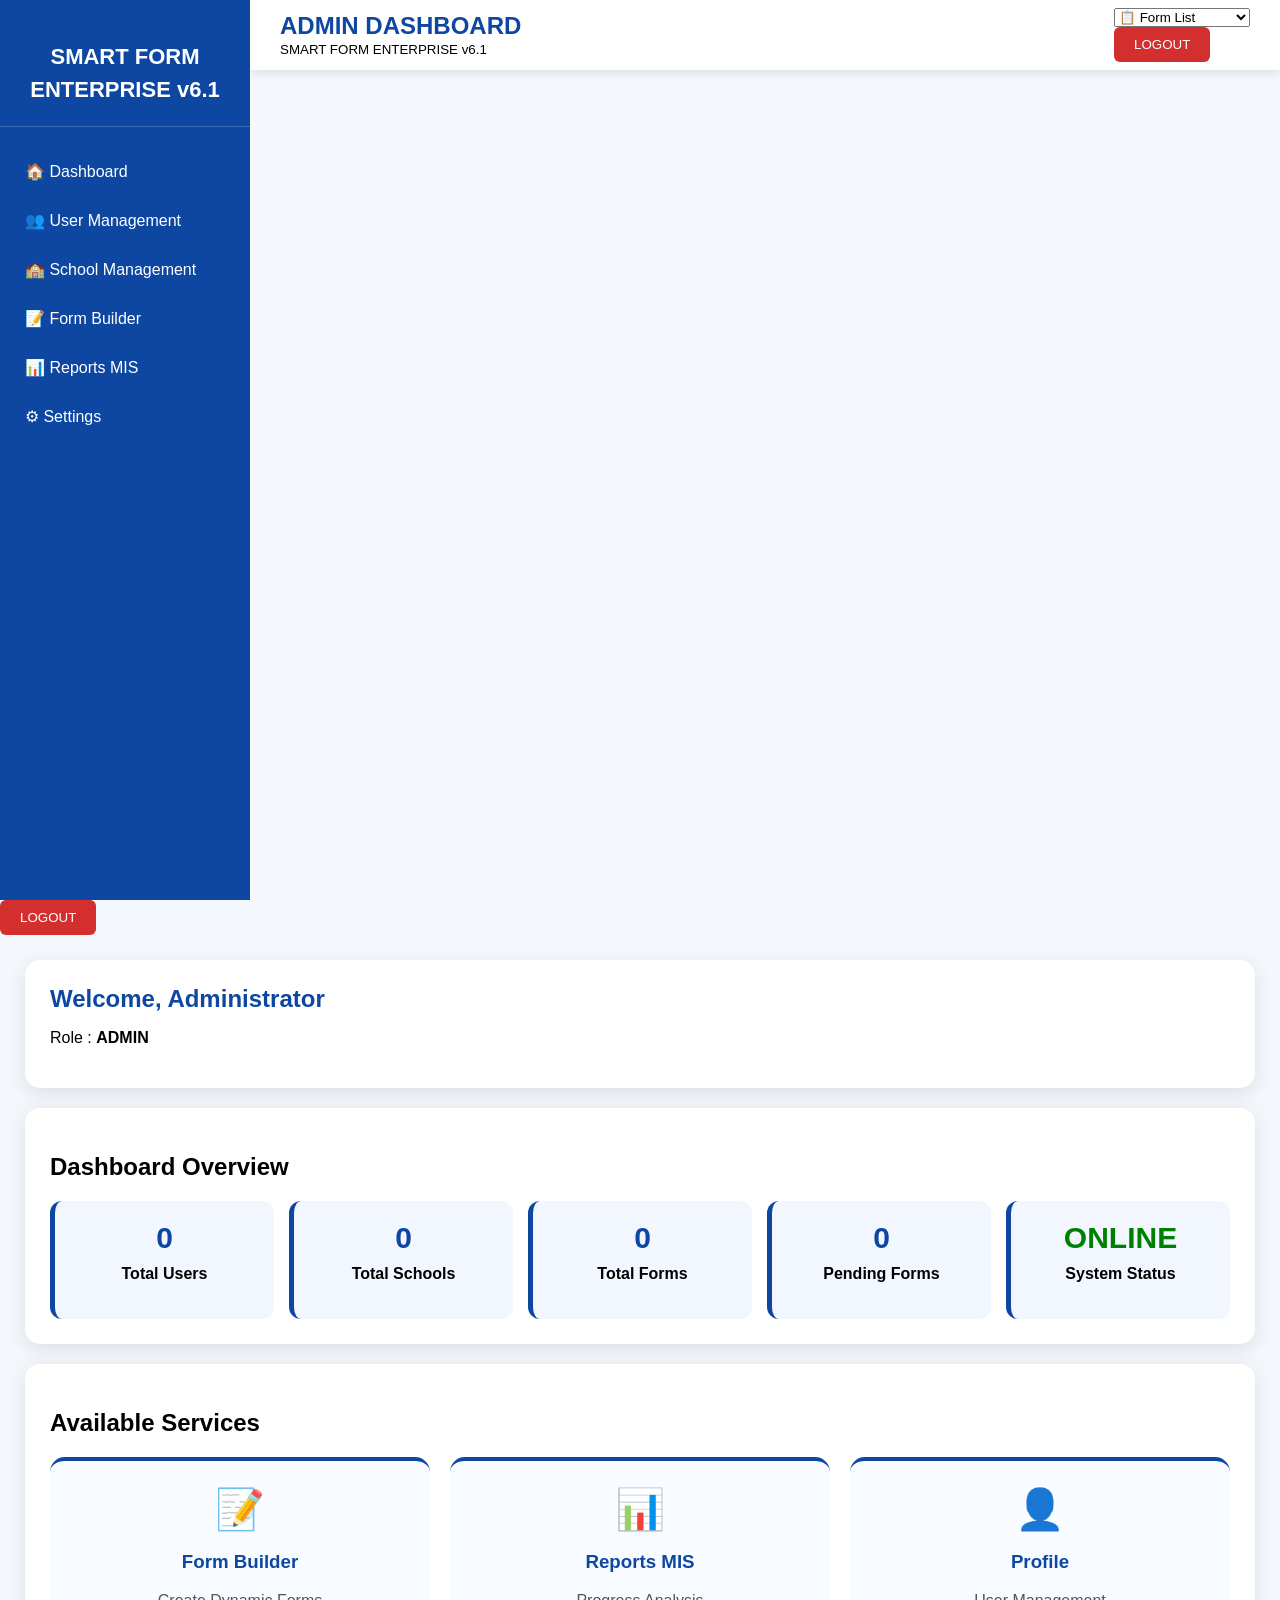
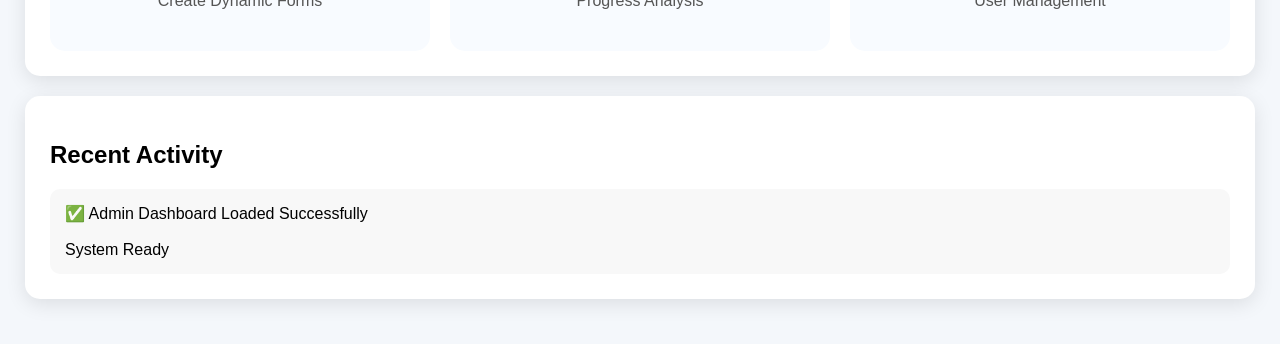
==== admin/dashboard.html @ a4aa537c "Update dashboard.html" ====
<!DOCTYPE html>
<html lang="en">

<head>

<meta charset="UTF-8">

<meta name="viewport" content="width=device-width,initial-scale=1.0">


<title>
SMART FORM ENTERPRISE v6.1 - Admin Dashboard
</title>


<style>

*{
box-sizing:border-box;
}


body{

margin:0;

font-family:
"Segoe UI",
Arial,
sans-serif;

background:#f4f7fb;

}



/* =====================
 SIDEBAR
===================== */


.sidebar{

position:fixed;

left:0;

top:0;

width:250px;

height:100vh;

background:#0d47a1;

color:white;

padding-top:20px;

}



.logo{

padding:20px;

font-size:22px;

font-weight:bold;

text-align:center;

line-height:1.5;

border-bottom:1px solid rgba(255,255,255,.2);

}



.menu{

margin-top:20px;

}



.menu a{

display:block;

padding:15px 25px;

color:white;

text-decoration:none;

font-size:16px;

}



.menu a:hover{

background:#1565c0;

}





/* =====================
 MAIN AREA
===================== */


.main{

margin-left:250px;

min-height:100vh;

}





.header{

height:70px;

background:white;

display:flex;

justify-content:space-between;

align-items:center;

padding:0 30px;

box-shadow:
0 3px 10px rgba(0,0,0,.1);

}



.header h1{

margin:0;

color:#0d47a1;

font-size:24px;

}



.logout{
/* =====================
 FORM STATUS MENU
===================== */


.header-right{

display:flex;

align-items:center;

gap:15px;

}



.form-status-menu select{


height:40px;

padding:0 15px;

border-radius:8px;

border:1px solid #ddd;

background:#ffffff;

color:#0d47a1;

font-weight:600;

cursor:pointer;

font-size:14px;

}



.form-status-menu select:hover{


box-shadow:

0 3px 10px rgba(0,0,0,.15);


}
background:#d32f2f;

color:white;

border:none;

padding:10px 20px;

border-radius:6px;

cursor:pointer;

}




.container{

padding:25px;

}




.card{

background:white;

padding:25px;

border-radius:15px;

box-shadow:

0 5px 20px rgba(0,0,0,.1);

margin-bottom:20px;

}




/* WELCOME */

.welcome h2{

color:#0d47a1;

margin:0;

}
/* =====================
 STATISTICS
===================== */


.stats{

display:grid;

grid-template-columns:
repeat(5,1fr);

gap:15px;

}



.stat-card{

background:#f1f6ff;

padding:20px;

border-radius:12px;

text-align:center;

border-left:5px solid #0d47a1;

}



.stat-card h2{

margin:0;

font-size:30px;

color:#0d47a1;

}



.stat-card p{

margin-top:10px;

font-weight:bold;

}





/* =====================
 SERVICES
===================== */


.services-grid{

display:grid;

grid-template-columns:
repeat(3,1fr);

gap:20px;

}



.service-card{

background:#f8fbff;

padding:25px;

border-radius:15px;

text-align:center;

cursor:pointer;

border-top:4px solid #0d47a1;

transition:.3s;

}



.service-card:hover{

transform:translateY(-5px);

box-shadow:

0 8px 20px rgba(0,0,0,.15);

}



.service-icon{

font-size:40px;

}



.service-card h3{

color:#0d47a1;

}



.service-card p{

color:#555;

}





/* =====================
 ACTIVITY
===================== */


.activity{

background:#f8f8f8;

padding:15px;

border-radius:10px;

}




/* =====================
 MOBILE
===================== */


@media(max-width:1000px){


.stats{

grid-template-columns:
repeat(2,1fr);

}


.services-grid{

grid-template-columns:
1fr;

}


}



@media(max-width:700px){


.sidebar{

width:70px;

}


.logo{

font-size:12px;

}


.menu a{

font-size:0;

padding:15px;

}


.main{

margin-left:70px;

}


.stats{

grid-template-columns:1fr;

}


}

</style>

</head>
<body>


<!-- =====================
 SIDEBAR
===================== -->


<div class="sidebar">


<div class="logo">

SMART FORM<br>
ENTERPRISE v6.1

</div>



<div class="menu">


<a href="dashboard.html">

🏠 Dashboard

</a>



<a href="users.html">

👥 User Management

</a>



<a href="schools.html">

🏫 School Management

</a>



<a href="forms.html">

📝 Form Builder

</a>



<a href="reports.html">

📊 Reports MIS

</a>



<a href="settings.html">

⚙ Settings

</a>



</div>


</div>









<!-- =====================
 MAIN
===================== -->


<div class="main">





<div class="header">


<div>

<h1>
ADMIN DASHBOARD
</h1>


<small>
SMART FORM ENTERPRISE v6.1
</small>


</div>





<div class="header-right">


<!-- FORM STATUS DROPDOWN -->


<div class="form-status-menu">


<select 
id="formStatus"
onchange="openFormStatus(this.value)">



<option value="">

📋 Form List

</option>



<option value="active">

✅ Active Form

</option>



<option value="deactive">

⛔ De-Active Form

</option>



</select>


</div>






<button
class="logout"
onclick="logout()">

LOGOUT

</button>



</div>



</div>


</div>



<button
class="logout"
onclick="logout()">

LOGOUT

</button>


</div>








<div class="container">





<!-- WELCOME -->


<div class="card welcome">


<h2>

Welcome,
<span id="adminName">
Administrator
</span>

</h2>


<p>

Role :
<strong>
ADMIN
</strong>

</p>


</div>








<!-- STATISTICS -->


<div class="card">


<h2>
Dashboard Overview
</h2>



<div class="stats">



<div class="stat-card">

<h2 id="totalUsers">
0
</h2>

<p>
Total Users
</p>

</div>





<div class="stat-card">

<h2 id="totalSchools">
0
</h2>

<p>
Total Schools
</p>

</div>





<div class="stat-card">

<h2 id="totalForms">
0
</h2>

<p>
Total Forms
</p>

</div>





<div class="stat-card">

<h2 id="pendingForms">
0
</h2>

<p>
Pending Forms
</p>

</div>





<div class="stat-card">

<h2 style="color:green">

ONLINE

</h2>


<p>

System Status

</p>


</div>




</div>


</div>









<!-- SERVICES -->


<div class="card">


<h2>

Available Services

</h2>




<div class="services-grid">





<div class="service-card"
onclick="openFormBuilder()">



<div class="service-icon">

📝

</div>


<h3>

Form Builder

</h3>


<p>

Create Dynamic Forms

</p>


</div>







<div class="service-card"
onclick="openReports()">



<div class="service-icon">

📊

</div>


<h3>

Reports MIS

</h3>


<p>

Progress Analysis

</p>


</div>








<div class="service-card"
onclick="openProfile()">



<div class="service-icon">

👤

</div>


<h3>

Profile

</h3>


<p>

User Management

</p>


</div>






</div>


</div>








<!-- ACTIVITY -->


<div class="card">


<h2>

Recent Activity

</h2>


<div class="activity">

✅ Admin Dashboard Loaded Successfully

<br><br>

System Ready

</div>


</div>







</div>

</div>








<script>


// USER LOAD


document.addEventListener(
"DOMContentLoaded",
function(){


let user =

localStorage.getItem("USER")
||
sessionStorage.getItem("USER");



if(user){


try{


let data =
JSON.parse(user);


document.getElementById(
"adminName"
).innerHTML =

data.name
||
data.username
||
"Administrator";


}

catch(e){}



}


});







function openFormBuilder(){

window.location.href="forms.html";

}



function openReports(){

window.location.href="reports.html";

}



function openProfile(){

window.location.href="profile.html";

}




function logout(){


sessionStorage.clear();

localStorage.clear();


window.location.href="../index.html";


}


</script>



</body>

</html>
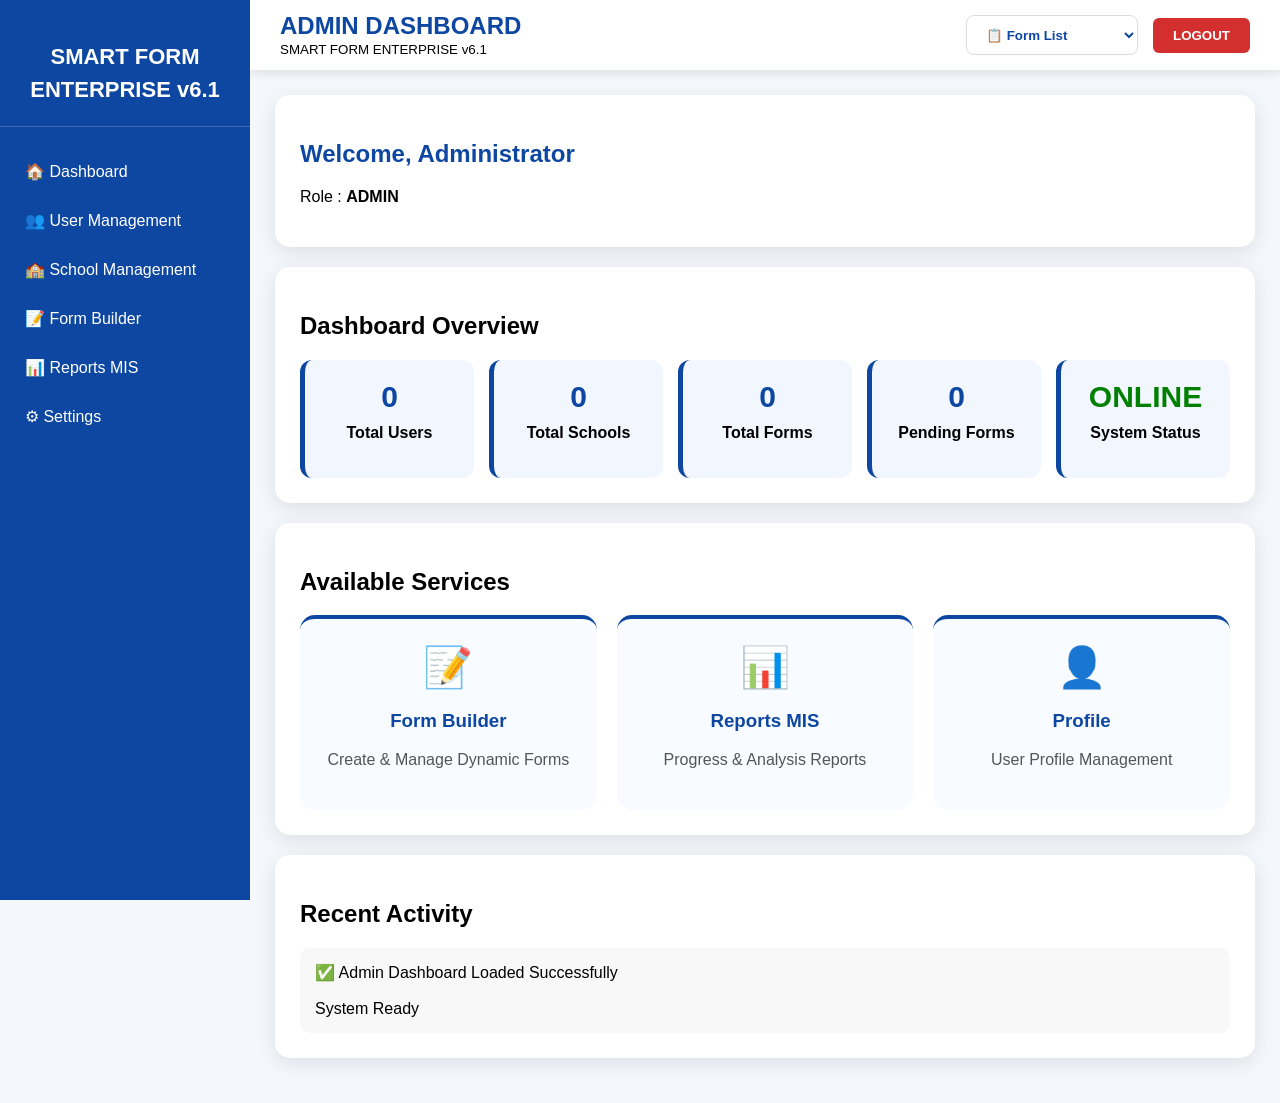
==== commit 48f010c1: "Update dashboard.html" ====
--- a/admin/dashboard.html
+++ b/admin/dashboard.html
@@ -5,7 +5,7 @@
 
 <meta charset="UTF-8">
 
-<meta name="viewport" content="width=device-width,initial-scale=1.0">
+<meta name="viewport" content="width=device-width, initial-scale=1.0">
 
 
 <title>
@@ -15,9 +15,11 @@
 
 <style>
 
+
 *{
 box-sizing:border-box;
 }
+
 
 
 body{
@@ -66,15 +68,16 @@
 
 padding:20px;
 
+text-align:center;
+
 font-size:22px;
 
 font-weight:bold;
 
-text-align:center;
-
 line-height:1.5;
 
-border-bottom:1px solid rgba(255,255,255,.2);
+border-bottom:
+1px solid rgba(255,255,255,.2);
 
 }
 
@@ -90,6 +93,7 @@
 
 .menu a{
 
+
 display:block;
 
 padding:15px 25px;
@@ -109,6 +113,8 @@
 background:#1565c0;
 
 }
+
+
 
 
 
@@ -130,6 +136,10 @@
 
 
 
+/* =====================
+ HEADER
+===================== */
+
 
 .header{
 
@@ -146,12 +156,14 @@
 padding:0 30px;
 
 box-shadow:
+
 0 3px 10px rgba(0,0,0,.1);
 
 }
 
 
 
+
 .header h1{
 
 margin:0;
@@ -164,94 +176,114 @@
 
 
 
+
+.header-right{
+
+display:flex;
+
+align-items:center;
+
+gap:15px;
+
+}
+
+
+
+
+
+/* FORM DROPDOWN */
+
+
+.form-status-menu select{
+
+
+height:40px;
+
+padding:0 15px;
+
+border-radius:8px;
+
+border:1px solid #ddd;
+
+background:white;
+
+color:#0d47a1;
+
+font-weight:600;
+
+cursor:pointer;
+
+}
+
+
+
+
+
+.form-status-menu select:hover{
+
+
+box-shadow:
+
+0 3px 10px rgba(0,0,0,.15);
+
+
+}
+
+
+
+
+
+
+/* LOGOUT */
+
+
 .logout{
+
+background:#d32f2f;
+
+color:white;
+
+border:none;
+
+padding:10px 20px;
+
+border-radius:6px;
+
+cursor:pointer;
+
+font-weight:bold;
+
+}
+
+
+
+
+
+
 /* =====================
- FORM STATUS MENU
+ CONTAINER
 ===================== */
 
 
-.header-right{
-
-display:flex;
-
-align-items:center;
-
-gap:15px;
-
-}
-
-
-
-.form-status-menu select{
-
-
-height:40px;
-
-padding:0 15px;
-
-border-radius:8px;
-
-border:1px solid #ddd;
-
-background:#ffffff;
-
-color:#0d47a1;
-
-font-weight:600;
-
-cursor:pointer;
-
-font-size:14px;
-
-}
-
-
-
-.form-status-menu select:hover{
-
+.container{
+
+padding:25px;
+
+}
+
+
+
+
+.card{
+
+background:white;
+
+padding:25px;
+
+border-radius:15px;
 
 box-shadow:
 
-0 3px 10px rgba(0,0,0,.15);
-
-
-}
-background:#d32f2f;
-
-color:white;
-
-border:none;
-
-padding:10px 20px;
-
-border-radius:6px;
-
-cursor:pointer;
-
-}
-
-
-
-
-.container{
-
-padding:25px;
-
-}
-
-
-
-
-.card{
-
-background:white;
-
-padding:25px;
-
-border-radius:15px;
-
-box-shadow:
-
 0 5px 20px rgba(0,0,0,.1);
 
 margin-bottom:20px;
@@ -261,15 +293,586 @@
 
 
 
-/* WELCOME */
-
-.welcome h2{
-
-color:#0d47a1;
-
-margin:0;
-
-}
+
+
+/* =====================
+ MOBILE
+===================== */
+
+
+@media(max-width:800px){
+
+
+
+.sidebar{
+
+width:70px;
+
+}
+
+
+
+.logo{
+
+font-size:12px;
+
+}
+
+
+
+.menu a{
+
+font-size:0;
+
+padding:15px;
+
+}
+
+
+
+.main{
+
+margin-left:70px;
+
+}
+
+
+}
+
+
+
+</style>
+
+
+</head>
+
+
+<body>
+
+
+
+<!-- =====================
+ SIDEBAR
+===================== -->
+
+
+<div class="sidebar">
+
+
+<div class="logo">
+
+SMART FORM<br>
+
+ENTERPRISE v6.1
+
+
+</div>
+
+
+
+
+<div class="menu">
+
+
+
+<a href="dashboard.html">
+
+🏠 Dashboard
+
+</a>
+
+
+
+<a href="users.html">
+
+👥 User Management
+
+</a>
+
+
+
+<a href="schools.html">
+
+🏫 School Management
+
+</a>
+
+
+
+<a href="forms.html">
+
+📝 Form Builder
+
+</a>
+
+
+
+<a href="reports.html">
+
+📊 Reports MIS
+
+</a>
+
+
+
+<a href="settings.html">
+
+⚙ Settings
+
+</a>
+
+
+
+</div>
+
+
+
+</div>
+
+
+
+
+
+
+<!-- =====================
+ MAIN
+===================== -->
+
+
+<div class="main">
+
+
+
+
+
+<!-- HEADER -->
+
+
+<div class="header">
+
+
+
+<div>
+
+
+<h1>
+ADMIN DASHBOARD
+</h1>
+
+
+<small>
+SMART FORM ENTERPRISE v6.1
+</small>
+
+
+</div>
+
+
+
+
+
+
+<div class="header-right">
+
+
+
+<div class="form-status-menu">
+
+
+<select
+id="formStatus"
+onchange="openFormStatus(this.value)">
+
+
+
+<option value="">
+
+📋 Form List
+
+</option>
+
+
+
+
+<option value="active">
+
+✅ Active Form
+
+</option>
+
+
+
+
+<option value="deactive">
+
+⛔ De-Active Form
+
+</option>
+
+
+
+</select>
+
+
+</div>
+
+
+
+
+
+
+<button
+class="logout"
+onclick="logout()">
+
+LOGOUT
+
+</button>
+
+
+
+</div>
+
+
+
+</div>
+<!-- =====================
+ DASHBOARD CONTENT
+===================== -->
+
+
+<div class="container">
+
+
+
+<!-- WELCOME -->
+
+
+<div class="card">
+
+
+<h2 style="color:#0d47a1;">
+
+Welcome,
+
+<span id="adminName">
+
+Administrator
+
+</span>
+
+</h2>
+
+
+<p>
+
+Role :
+
+<strong>
+
+ADMIN
+
+</strong>
+
+</p>
+
+
+</div>
+
+
+
+
+
+
+
+<!-- =====================
+ OVERVIEW
+===================== -->
+
+
+<div class="card">
+
+
+<h2>
+Dashboard Overview
+</h2>
+
+
+
+<div class="stats">
+
+
+
+<div class="stat-card">
+
+<h2 id="totalUsers">
+0
+</h2>
+
+
+<p>
+Total Users
+</p>
+
+
+</div>
+
+
+
+
+
+<div class="stat-card">
+
+<h2 id="totalSchools">
+0
+</h2>
+
+
+<p>
+Total Schools
+</p>
+
+
+</div>
+
+
+
+
+
+<div class="stat-card">
+
+<h2 id="totalForms">
+0
+</h2>
+
+
+<p>
+Total Forms
+</p>
+
+
+</div>
+
+
+
+
+
+<div class="stat-card">
+
+<h2 id="pendingForms">
+0
+</h2>
+
+
+<p>
+Pending Forms
+</p>
+
+
+</div>
+
+
+
+
+
+<div class="stat-card">
+
+<h2 style="color:green;">
+ONLINE
+</h2>
+
+
+<p>
+System Status
+</p>
+
+
+</div>
+
+
+
+
+</div>
+
+
+</div>
+
+
+
+
+
+
+
+<!-- =====================
+ AVAILABLE SERVICES
+===================== -->
+
+
+<div class="card">
+
+
+<h2>
+
+Available Services
+
+</h2>
+
+
+
+
+<div class="services-grid">
+
+
+
+
+
+<div class="service-card"
+onclick="openFormBuilder()">
+
+
+
+<div class="service-icon">
+
+📝
+
+</div>
+
+
+<h3>
+
+Form Builder
+
+</h3>
+
+
+<p>
+
+Create & Manage Dynamic Forms
+
+</p>
+
+
+</div>
+
+
+
+
+
+
+
+<div class="service-card"
+onclick="openReports()">
+
+
+
+<div class="service-icon">
+
+📊
+
+</div>
+
+
+<h3>
+
+Reports MIS
+
+</h3>
+
+
+<p>
+
+Progress & Analysis Reports
+
+</p>
+
+
+</div>
+
+
+
+
+
+
+
+<div class="service-card"
+onclick="openProfile()">
+
+
+
+<div class="service-icon">
+
+👤
+
+</div>
+
+
+<h3>
+
+Profile
+
+</h3>
+
+
+<p>
+
+User Profile Management
+
+</p>
+
+
+</div>
+
+
+
+
+
+</div>
+
+
+</div>
+
+
+
+
+
+
+
+<!-- =====================
+ RECENT ACTIVITY
+===================== -->
+
+
+<div class="card">
+
+
+<h2>
+
+Recent Activity
+
+</h2>
+
+
+
+<div class="activity">
+
+
+✅ Admin Dashboard Loaded Successfully
+
+
+<br><br>
+
+
+System Ready
+
+
+</div>
+
+
+
+</div>
+<style>
+
+
 /* =====================
  STATISTICS
 ===================== */
@@ -290,6 +893,7 @@
 
 .stat-card{
 
+
 background:#f1f6ff;
 
 padding:20px;
@@ -318,11 +922,12 @@
 
 .stat-card p{
 
+font-weight:bold;
+
 margin-top:10px;
 
-font-weight:bold;
-
-}
+}
+
 
 
 
@@ -335,6 +940,7 @@
 
 .services-grid{
 
+
 display:grid;
 
 grid-template-columns:
@@ -342,12 +948,14 @@
 
 gap:20px;
 
+
 }
 
 
 
 .service-card{
 
+
 background:#f8fbff;
 
 padding:25px;
@@ -362,18 +970,22 @@
 
 transition:.3s;
 
+
 }
 
 
 
 .service-card:hover{
 
+
 transform:translateY(-5px);
 
+
 box-shadow:
 
 0 8px 20px rgba(0,0,0,.15);
 
+
 }
 
 
@@ -403,14 +1015,9 @@
 
 
 
-
-/* =====================
- ACTIVITY
-===================== */
-
-
 .activity{
 
+
 background:#f8f8f8;
 
 padding:15px;
@@ -421,10 +1028,6 @@
 
 
 
-
-/* =====================
- MOBILE
-===================== */
 
 
 @media(max-width:1000px){
@@ -438,6 +1041,7 @@
 }
 
 
+
 .services-grid{
 
 grid-template-columns:
@@ -450,583 +1054,9 @@
 
 
 
-@media(max-width:700px){
-
-
-.sidebar{
-
-width:70px;
-
-}
-
-
-.logo{
-
-font-size:12px;
-
-}
-
-
-.menu a{
-
-font-size:0;
-
-padding:15px;
-
-}
-
-
-.main{
-
-margin-left:70px;
-
-}
-
-
-.stats{
-
-grid-template-columns:1fr;
-
-}
-
-
-}
 
 </style>
 
-</head>
-<body>
-
-
-<!-- =====================
- SIDEBAR
-===================== -->
-
-
-<div class="sidebar">
-
-
-<div class="logo">
-
-SMART FORM<br>
-ENTERPRISE v6.1
-
-</div>
-
-
-
-<div class="menu">
-
-
-<a href="dashboard.html">
-
-🏠 Dashboard
-
-</a>
-
-
-
-<a href="users.html">
-
-👥 User Management
-
-</a>
-
-
-
-<a href="schools.html">
-
-🏫 School Management
-
-</a>
-
-
-
-<a href="forms.html">
-
-📝 Form Builder
-
-</a>
-
-
-
-<a href="reports.html">
-
-📊 Reports MIS
-
-</a>
-
-
-
-<a href="settings.html">
-
-⚙ Settings
-
-</a>
-
-
-
-</div>
-
-
-</div>
-
-
-
-
-
-
-
-
-
-<!-- =====================
- MAIN
-===================== -->
-
-
-<div class="main">
-
-
-
-
-
-<div class="header">
-
-
-<div>
-
-<h1>
-ADMIN DASHBOARD
-</h1>
-
-
-<small>
-SMART FORM ENTERPRISE v6.1
-</small>
-
-
-</div>
-
-
-
-
-
-<div class="header-right">
-
-
-<!-- FORM STATUS DROPDOWN -->
-
-
-<div class="form-status-menu">
-
-
-<select 
-id="formStatus"
-onchange="openFormStatus(this.value)">
-
-
-
-<option value="">
-
-📋 Form List
-
-</option>
-
-
-
-<option value="active">
-
-✅ Active Form
-
-</option>
-
-
-
-<option value="deactive">
-
-⛔ De-Active Form
-
-</option>
-
-
-
-</select>
-
-
-</div>
-
-
-
-
-
-
-<button
-class="logout"
-onclick="logout()">
-
-LOGOUT
-
-</button>
-
-
-
-</div>
-
-
-
-</div>
-
-
-</div>
-
-
-
-<button
-class="logout"
-onclick="logout()">
-
-LOGOUT
-
-</button>
-
-
-</div>
-
-
-
-
-
-
-
-
-<div class="container">
-
-
-
-
-
-<!-- WELCOME -->
-
-
-<div class="card welcome">
-
-
-<h2>
-
-Welcome,
-<span id="adminName">
-Administrator
-</span>
-
-</h2>
-
-
-<p>
-
-Role :
-<strong>
-ADMIN
-</strong>
-
-</p>
-
-
-</div>
-
-
-
-
-
-
-
-
-<!-- STATISTICS -->
-
-
-<div class="card">
-
-
-<h2>
-Dashboard Overview
-</h2>
-
-
-
-<div class="stats">
-
-
-
-<div class="stat-card">
-
-<h2 id="totalUsers">
-0
-</h2>
-
-<p>
-Total Users
-</p>
-
-</div>
-
-
-
-
-
-<div class="stat-card">
-
-<h2 id="totalSchools">
-0
-</h2>
-
-<p>
-Total Schools
-</p>
-
-</div>
-
-
-
-
-
-<div class="stat-card">
-
-<h2 id="totalForms">
-0
-</h2>
-
-<p>
-Total Forms
-</p>
-
-</div>
-
-
-
-
-
-<div class="stat-card">
-
-<h2 id="pendingForms">
-0
-</h2>
-
-<p>
-Pending Forms
-</p>
-
-</div>
-
-
-
-
-
-<div class="stat-card">
-
-<h2 style="color:green">
-
-ONLINE
-
-</h2>
-
-
-<p>
-
-System Status
-
-</p>
-
-
-</div>
-
-
-
-
-</div>
-
-
-</div>
-
-
-
-
-
-
-
-
-
-<!-- SERVICES -->
-
-
-<div class="card">
-
-
-<h2>
-
-Available Services
-
-</h2>
-
-
-
-
-<div class="services-grid">
-
-
-
-
-
-<div class="service-card"
-onclick="openFormBuilder()">
-
-
-
-<div class="service-icon">
-
-📝
-
-</div>
-
-
-<h3>
-
-Form Builder
-
-</h3>
-
-
-<p>
-
-Create Dynamic Forms
-
-</p>
-
-
-</div>
-
-
-
-
-
-
-
-<div class="service-card"
-onclick="openReports()">
-
-
-
-<div class="service-icon">
-
-📊
-
-</div>
-
-
-<h3>
-
-Reports MIS
-
-</h3>
-
-
-<p>
-
-Progress Analysis
-
-</p>
-
-
-</div>
-
-
-
-
-
-
-
-
-<div class="service-card"
-onclick="openProfile()">
-
-
-
-<div class="service-icon">
-
-👤
-
-</div>
-
-
-<h3>
-
-Profile
-
-</h3>
-
-
-<p>
-
-User Management
-
-</p>
-
-
-</div>
-
-
-
-
-
-
-</div>
-
-
-</div>
-
-
-
-
-
-
-
-
-<!-- ACTIVITY -->
-
-
-<div class="card">
-
-
-<h2>
-
-Recent Activity
-
-</h2>
-
-
-<div class="activity">
-
-✅ Admin Dashboard Loaded Successfully
-
-<br><br>
-
-System Ready
-
-</div>
-
-
-</div>
-
-
-
-
-
-
-
-</div>
-
-</div>
-
-
-
 
 
 
@@ -1035,7 +1065,9 @@
 <script>
 
 
-// USER LOAD
+/* =====================
+ LOAD USER
+===================== */
 
 
 document.addEventListener(
@@ -1043,14 +1075,19 @@
 function(){
 
 
+
 let user =
 
 localStorage.getItem("USER")
+
 ||
+
 sessionStorage.getItem("USER");
 
 
 
+
+
 if(user){
 
 
@@ -1058,27 +1095,44 @@
 
 
 let data =
+
 JSON.parse(user);
+
+
 
 
 document.getElementById(
 "adminName"
 ).innerHTML =
 
+
 data.name
+
 ||
+
 data.username
+
 ||
+
 "Administrator";
 
 
-}
-
-catch(e){}
-
-
-
-}
+
+}
+
+catch(e){
+
+
+
+console.log(e);
+
+
+}
+
+
+
+}
+
 
 
 });
@@ -1089,29 +1143,107 @@
 
 
 
+
+
+/* =====================
+ FORM STATUS
+===================== */
+
+
+function openFormStatus(status){
+
+
+
+if(status==="active"){
+
+
+window.location.href =
+"forms.html?status=active";
+
+
+}
+
+
+
+else if(status==="deactive"){
+
+
+window.location.href =
+"forms.html?status=deactive";
+
+
+}
+
+
+
+else{
+
+
+window.location.href =
+"forms.html";
+
+
+}
+
+
+
+}
+
+
+
+
+
+
+
+
+
+/* =====================
+ SERVICES
+===================== */
+
+
 function openFormBuilder(){
 
-window.location.href="forms.html";
-
-}
+
+window.location.href=
+"forms.html";
+
+
+}
+
 
 
 
 function openReports(){
 
-window.location.href="reports.html";
-
-}
+
+window.location.href=
+"reports.html";
+
+
+}
+
 
 
 
 function openProfile(){
 
-window.location.href="profile.html";
-
-}
-
-
+
+window.location.href=
+"profile.html";
+
+
+}
+
+
+
+
+
+
+
+/* =====================
+ LOGOUT
+===================== */
 
 
 function logout(){
@@ -1119,13 +1251,18 @@
 
 sessionStorage.clear();
 
+
 localStorage.clear();
 
 
-window.location.href="../index.html";
-
-
-}
+
+window.location.href=
+"../index.html";
+
+
+
+}
+
 
 
 </script>
@@ -1135,3 +1272,8 @@
 </body>
 
 </html>
+
+
+
+
+</div>
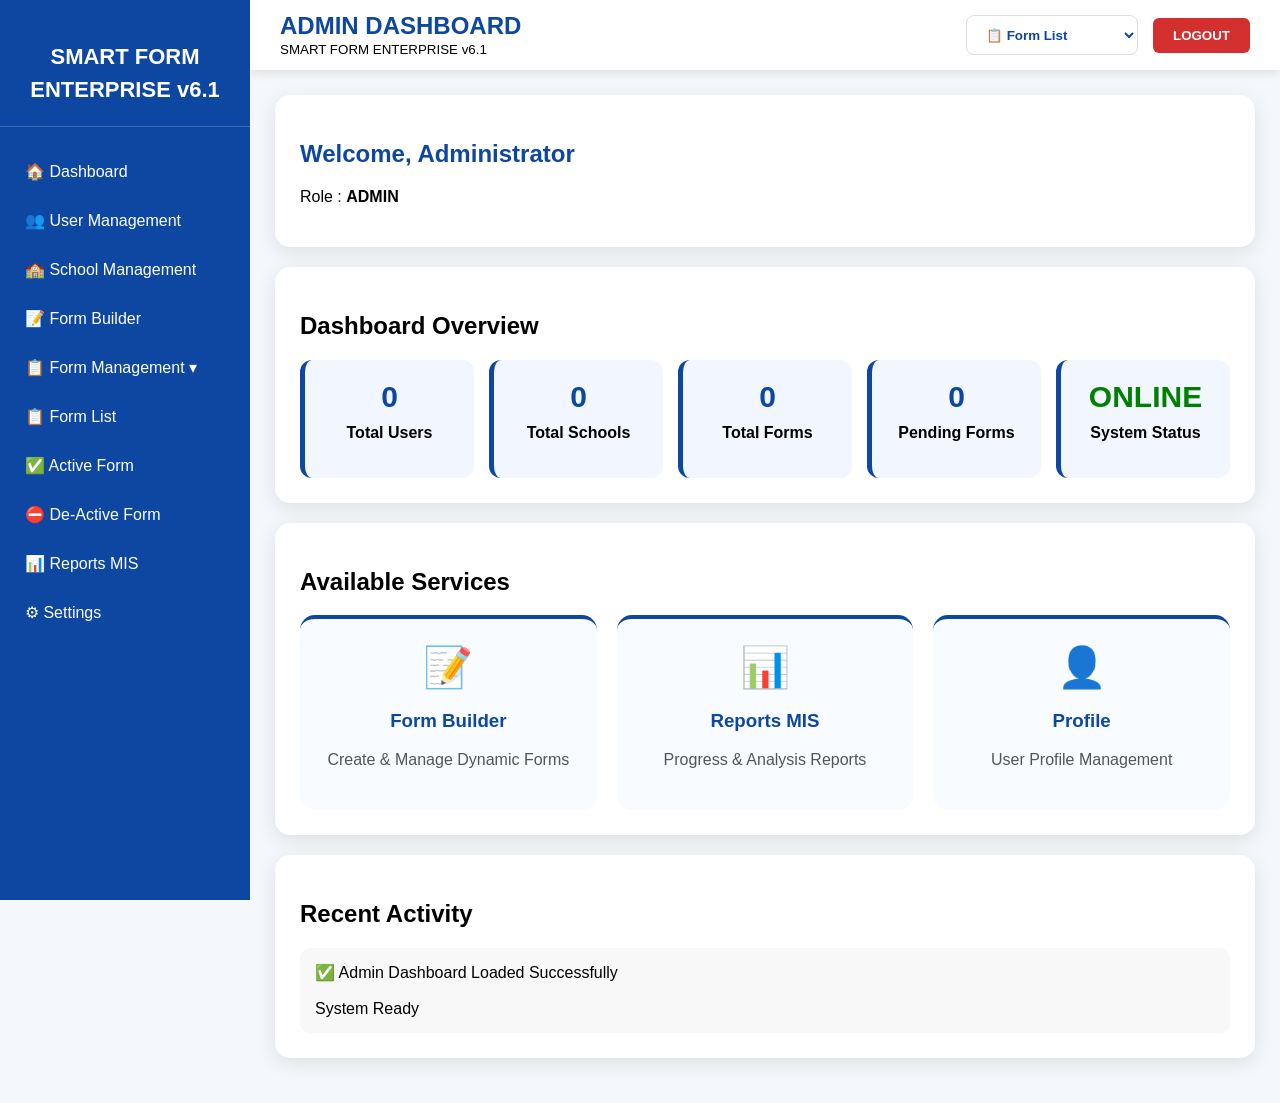
==== commit 82944b21: "Update dashboard.html" ====
--- a/admin/dashboard.html
+++ b/admin/dashboard.html
@@ -404,7 +404,53 @@
 📝 Form Builder
 
 </a>
-
+<!-- FORM MANAGEMENT MENU -->
+
+
+<div class="menu-group">
+
+
+<a href="javascript:void(0)"
+onclick="toggleFormMenu()">
+
+📋 Form Management ▾
+
+</a>
+
+
+
+<div id="formSubMenu"
+class="submenu">
+
+
+<a href="forms.html">
+
+📋 Form List
+
+</a>
+
+
+
+<a href="forms.html?status=active">
+
+✅ Active Form
+
+</a>
+
+
+
+<a href="forms.html?status=deactive">
+
+⛔ De-Active Form
+
+</a>
+
+
+
+</div>
+
+
+</div>
 
 
 <a href="reports.html">
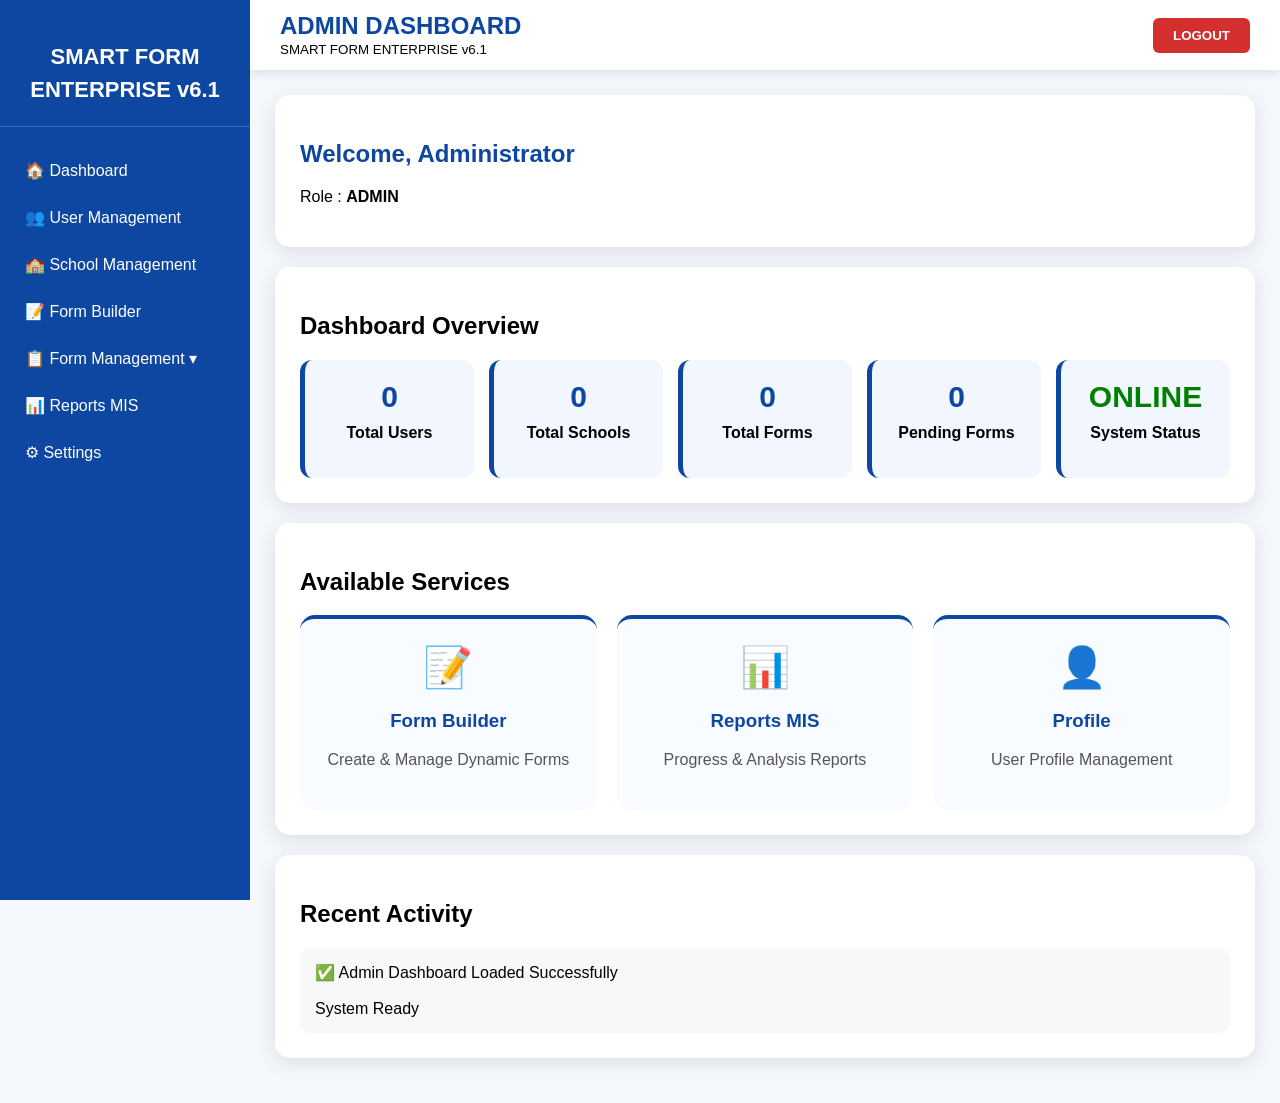
==== commit ce391623: "Update dashboard.html" ====
--- a/admin/dashboard.html
+++ b/admin/dashboard.html
@@ -17,7 +17,9 @@
 
 
 *{
+
 box-sizing:border-box;
+
 }
 
 
@@ -27,6 +29,7 @@
 margin:0;
 
 font-family:
+
 "Segoe UI",
 Arial,
 sans-serif;
@@ -37,6 +40,9 @@
 
 
 
+
+
+
 /* =====================
  SIDEBAR
 ===================== */
@@ -60,7 +66,11 @@
 
 padding-top:20px;
 
-}
+overflow-y:auto;
+
+}
+
+
 
 
 
@@ -68,21 +78,24 @@
 
 padding:20px;
 
+font-size:22px;
+
+font-weight:bold;
+
 text-align:center;
 
-font-size:22px;
-
-font-weight:bold;
-
 line-height:1.5;
 
 border-bottom:
+
 1px solid rgba(255,255,255,.2);
 
 }
 
 
 
+
+
 .menu{
 
 margin-top:20px;
@@ -91,12 +104,12 @@
 
 
 
+
 .menu a{
 
-
 display:block;
 
-padding:15px 25px;
+padding:14px 25px;
 
 color:white;
 
@@ -108,11 +121,63 @@
 
 
 
+
+
 .menu a:hover{
 
 background:#1565c0;
 
 }
+
+
+
+
+
+/* =====================
+ FORM MANAGEMENT SUB MENU
+===================== */
+
+
+.submenu{
+
+display:none;
+
+background:#08357c;
+
+}
+
+
+
+
+
+.submenu a{
+
+padding-left:45px;
+
+font-size:14px;
+
+}
+
+
+
+
+
+.submenu a:hover{
+
+background:#1565c0;
+
+}
+
+
+
+
+
+.menu-group{
+
+cursor:pointer;
+
+}
+
 
 
 
@@ -136,6 +201,7 @@
 
 
 
+
 /* =====================
  HEADER
 ===================== */
@@ -177,6 +243,7 @@
 
 
 
+
 .header-right{
 
 display:flex;
@@ -191,69 +258,30 @@
 
 
 
-/* FORM DROPDOWN */
-
-
-.form-status-menu select{
-
-
-height:40px;
-
-padding:0 15px;
-
-border-radius:8px;
-
-border:1px solid #ddd;
-
-background:white;
-
-color:#0d47a1;
-
-font-weight:600;
+
+/* =====================
+ LOGOUT BUTTON
+===================== */
+
+
+.logout{
+
+background:#d32f2f;
+
+color:white;
+
+border:none;
+
+padding:10px 20px;
+
+border-radius:6px;
 
 cursor:pointer;
 
-}
-
-
-
-
-
-.form-status-menu select:hover{
-
-
-box-shadow:
-
-0 3px 10px rgba(0,0,0,.15);
-
-
-}
-
-
-
-
-
-
-/* LOGOUT */
-
-
-.logout{
-
-background:#d32f2f;
-
-color:white;
-
-border:none;
-
-padding:10px 20px;
-
-border-radius:6px;
-
-cursor:pointer;
-
 font-weight:bold;
 
 }
+
 
 
 
@@ -294,7 +322,6 @@
 
 
 
-
 /* =====================
  MOBILE
 ===================== */
@@ -303,7 +330,6 @@
 @media(max-width:800px){
 
 
-
 .sidebar{
 
 width:70px;
@@ -311,7 +337,6 @@
 }
 
 
-
 .logo{
 
 font-size:12px;
@@ -319,7 +344,6 @@
 }
 
 
-
 .menu a{
 
 font-size:0;
@@ -330,6 +354,16 @@
 
 
 
+.submenu a{
+
+font-size:0;
+
+padding:15px;
+
+}
+
+
+
 .main{
 
 margin-left:70px;
@@ -340,15 +374,10 @@
 }
 
 
-
 </style>
 
-
 </head>
-
-
 <body>
-
 
 
 <!-- =====================
@@ -362,10 +391,8 @@
 <div class="logo">
 
 SMART FORM<br>
-
 ENTERPRISE v6.1
 
-
 </div>
 
 
@@ -383,6 +410,8 @@
 
 
 
+
+
 <a href="users.html">
 
 👥 User Management
@@ -391,6 +420,8 @@
 
 
 
+
+
 <a href="schools.html">
 
 🏫 School Management
@@ -399,12 +430,22 @@
 
 
 
+
+
 <a href="forms.html">
 
 📝 Form Builder
 
 </a>
-<!-- FORM MANAGEMENT MENU -->
+
+
+
+
+
+
+
+
+<!-- FORM MANAGEMENT -->
 
 
 <div class="menu-group">
@@ -419,6 +460,8 @@
 
 
 
+
+
 <div id="formSubMenu"
 class="submenu">
 
@@ -431,6 +474,8 @@
 
 
 
+
+
 <a href="forms.html?status=active">
 
 ✅ Active Form
@@ -439,6 +484,8 @@
 
 
 
+
+
 <a href="forms.html?status=deactive">
 
 ⛔ De-Active Form
@@ -450,7 +497,15 @@
 </div>
 
 
-</div>
+
+</div>
+
+
+
+
+
+
+
 
 
 <a href="reports.html">
@@ -461,6 +516,10 @@
 
 
 
+
+
+
+
 <a href="settings.html">
 
 ⚙ Settings
@@ -469,11 +528,16 @@
 
 
 
-</div>
-
-
-
-</div>
+
+
+
+</div>
+
+
+</div>
+
+
+
 
 
 
@@ -481,7 +545,7 @@
 
 
 <!-- =====================
- MAIN
+ MAIN AREA
 ===================== -->
 
 
@@ -491,6 +555,7 @@
 
 
 
+
 <!-- HEADER -->
 
 
@@ -498,20 +563,29 @@
 
 
 
+
+
 <div>
 
 
 <h1>
+
 ADMIN DASHBOARD
+
 </h1>
 
 
+
 <small>
+
 SMART FORM ENTERPRISE v6.1
+
 </small>
 
 
-</div>
+
+</div>
+
 
 
 
@@ -522,62 +596,29 @@
 
 
 
-<div class="form-status-menu">
-
-
-<select
-id="formStatus"
-onchange="openFormStatus(this.value)">
-
-
-
-<option value="">
-
-📋 Form List
-
-</option>
-
-
-
-
-<option value="active">
-
-✅ Active Form
-
-</option>
-
-
-
-
-<option value="deactive">
-
-⛔ De-Active Form
-
-</option>
-
-
-
-</select>
-
-
-</div>
-
-
-
 
 
 
 <button
+
 class="logout"
+
 onclick="logout()">
 
+
 LOGOUT
 
+
 </button>
 
 
 
-</div>
+
+
+
+</div>
+
+
 
 
 
@@ -591,7 +632,9 @@
 
 
 
-<!-- WELCOME -->
+
+
+<!-- WELCOME CARD -->
 
 
 <div class="card">
@@ -599,6 +642,7 @@
 
 <h2 style="color:#0d47a1;">
 
+
 Welcome,
 
 <span id="adminName">
@@ -607,6 +651,7 @@
 
 </span>
 
+
 </h2>
 
 
@@ -623,7 +668,9 @@
 </p>
 
 
-</div>
+
+</div>
+
 
 
 
@@ -632,7 +679,7 @@
 
 
 <!-- =====================
- OVERVIEW
+ DASHBOARD OVERVIEW
 ===================== -->
 
 
@@ -640,24 +687,33 @@
 
 
 <h2>
+
 Dashboard Overview
+
 </h2>
 
 
 
+
+
 <div class="stats">
 
 
 
 <div class="stat-card">
 
+
 <h2 id="totalUsers">
+
 0
+
 </h2>
 
 
 <p>
+
 Total Users
+
 </p>
 
 
@@ -667,15 +723,22 @@
 
 
 
+
+
 <div class="stat-card">
 
+
 <h2 id="totalSchools">
+
 0
+
 </h2>
 
 
 <p>
+
 Total Schools
+
 </p>
 
 
@@ -685,15 +748,22 @@
 
 
 
+
+
 <div class="stat-card">
 
+
 <h2 id="totalForms">
+
 0
+
 </h2>
 
 
 <p>
+
 Total Forms
+
 </p>
 
 
@@ -703,15 +773,22 @@
 
 
 
+
+
 <div class="stat-card">
 
+
 <h2 id="pendingForms">
+
 0
+
 </h2>
 
 
 <p>
+
 Pending Forms
+
 </p>
 
 
@@ -721,15 +798,22 @@
 
 
 
+
+
 <div class="stat-card">
 
+
 <h2 style="color:green;">
+
 ONLINE
+
 </h2>
 
 
 <p>
+
 System Status
+
 </p>
 
 
@@ -738,10 +822,14 @@
 
 
 
-</div>
-
-
-</div>
+
+</div>
+
+
+
+</div>
+
+
 
 
 
@@ -766,6 +854,7 @@
 
 
 
+
 <div class="services-grid">
 
 
@@ -773,6 +862,7 @@
 
 
 <div class="service-card"
+
 onclick="openFormBuilder()">
 
 
@@ -784,6 +874,7 @@
 </div>
 
 
+
 <h3>
 
 Form Builder
@@ -791,6 +882,7 @@
 </h3>
 
 
+
 <p>
 
 Create & Manage Dynamic Forms
@@ -798,7 +890,10 @@
 </p>
 
 
-</div>
+
+</div>
+
+
 
 
 
@@ -807,6 +902,7 @@
 
 
 <div class="service-card"
+
 onclick="openReports()">
 
 
@@ -818,6 +914,7 @@
 </div>
 
 
+
 <h3>
 
 Reports MIS
@@ -825,6 +922,7 @@
 </h3>
 
 
+
 <p>
 
 Progress & Analysis Reports
@@ -832,7 +930,10 @@
 </p>
 
 
-</div>
+
+</div>
+
+
 
 
 
@@ -841,6 +942,7 @@
 
 
 <div class="service-card"
+
 onclick="openProfile()">
 
 
@@ -852,6 +954,7 @@
 </div>
 
 
+
 <h3>
 
 Profile
@@ -859,6 +962,7 @@
 </h3>
 
 
+
 <p>
 
 User Profile Management
@@ -866,16 +970,20 @@
 </p>
 
 
-</div>
-
-
-
-
-
-</div>
-
-
-</div>
+
+</div>
+
+
+
+
+
+</div>
+
+
+
+</div>
+
+
 
 
 
@@ -899,6 +1007,7 @@
 
 
 
+
 <div class="activity">
 
 
@@ -912,6 +1021,12 @@
 
 
 </div>
+
+
+
+</div>
+
+
 
 
 
@@ -968,9 +1083,9 @@
 
 .stat-card p{
 
+margin-top:10px;
+
 font-weight:bold;
-
-margin-top:10px;
 
 }
 
@@ -1061,6 +1176,10 @@
 
 
 
+
+/* ACTIVITY */
+
+
 .activity{
 
 
@@ -1071,6 +1190,7 @@
 border-radius:10px;
 
 }
+
 
 
 
@@ -1099,8 +1219,6 @@
 }
 
 
-
-
 </style>
 
 
@@ -1108,16 +1226,18 @@
 
 
 
+
 <script>
 
 
 /* =====================
- LOAD USER
+ USER SESSION LOAD
 ===================== */
 
 
 document.addEventListener(
 "DOMContentLoaded",
+
 function(){
 
 
@@ -1137,12 +1257,14 @@
 if(user){
 
 
+
 try{
 
 
 let data =
 
 JSON.parse(user);
+
 
 
 
@@ -1166,19 +1288,17 @@
 
 }
 
-catch(e){
-
-
-
-console.log(e);
-
-
-}
-
-
-
-}
-
+catch(error){
+
+
+console.log(error);
+
+
+}
+
+
+
+}
 
 
 });
@@ -1192,94 +1312,146 @@
 
 
 /* =====================
- FORM STATUS
+ FORM MENU TOGGLE
 ===================== */
 
 
+function toggleFormMenu(){
+
+
+
+let menu =
+
+document.getElementById(
+"formSubMenu"
+);
+
+
+
+
+if(menu.style.display==="block"){
+
+
+menu.style.display="none";
+
+
+}
+
+else{
+
+
+menu.style.display="block";
+
+
+}
+
+
+
+}
+
+
+
+
+
+
+
+
+
+/* =====================
+ SERVICE LINKS
+===================== */
+
+
+function openFormBuilder(){
+
+
+window.location.href=
+
+"forms.html";
+
+
+}
+
+
+
+
+
+function openReports(){
+
+
+window.location.href=
+
+"reports.html";
+
+
+}
+
+
+
+
+
+function openProfile(){
+
+
+window.location.href=
+
+"profile.html";
+
+
+}
+
+
+
+
+
+
+
+
+
+/* =====================
+ FORM STATUS MENU
+===================== */
+
+
 function openFormStatus(status){
 
 
-
 if(status==="active"){
 
 
-window.location.href =
+window.location.href=
+
 "forms.html?status=active";
 
 
 }
 
 
-
 else if(status==="deactive"){
 
 
-window.location.href =
+window.location.href=
+
 "forms.html?status=deactive";
 
 
 }
 
 
-
 else{
 
 
-window.location.href =
+window.location.href=
+
 "forms.html";
 
 
 }
 
 
-
-}
-
-
-
-
-
-
-
-
-
-/* =====================
- SERVICES
-===================== */
-
-
-function openFormBuilder(){
-
-
-window.location.href=
-"forms.html";
-
-
-}
-
-
-
-
-function openReports(){
-
-
-window.location.href=
-"reports.html";
-
-
-}
-
-
-
-
-function openProfile(){
-
-
-window.location.href=
-"profile.html";
-
-
-}
+}
+
+
 
 
 
@@ -1303,10 +1475,10 @@
 
 
 window.location.href=
+
 "../index.html";
 
 
-
 }
 
 
@@ -1318,8 +1490,3 @@
 </body>
 
 </html>
-
-
-
-
-</div>
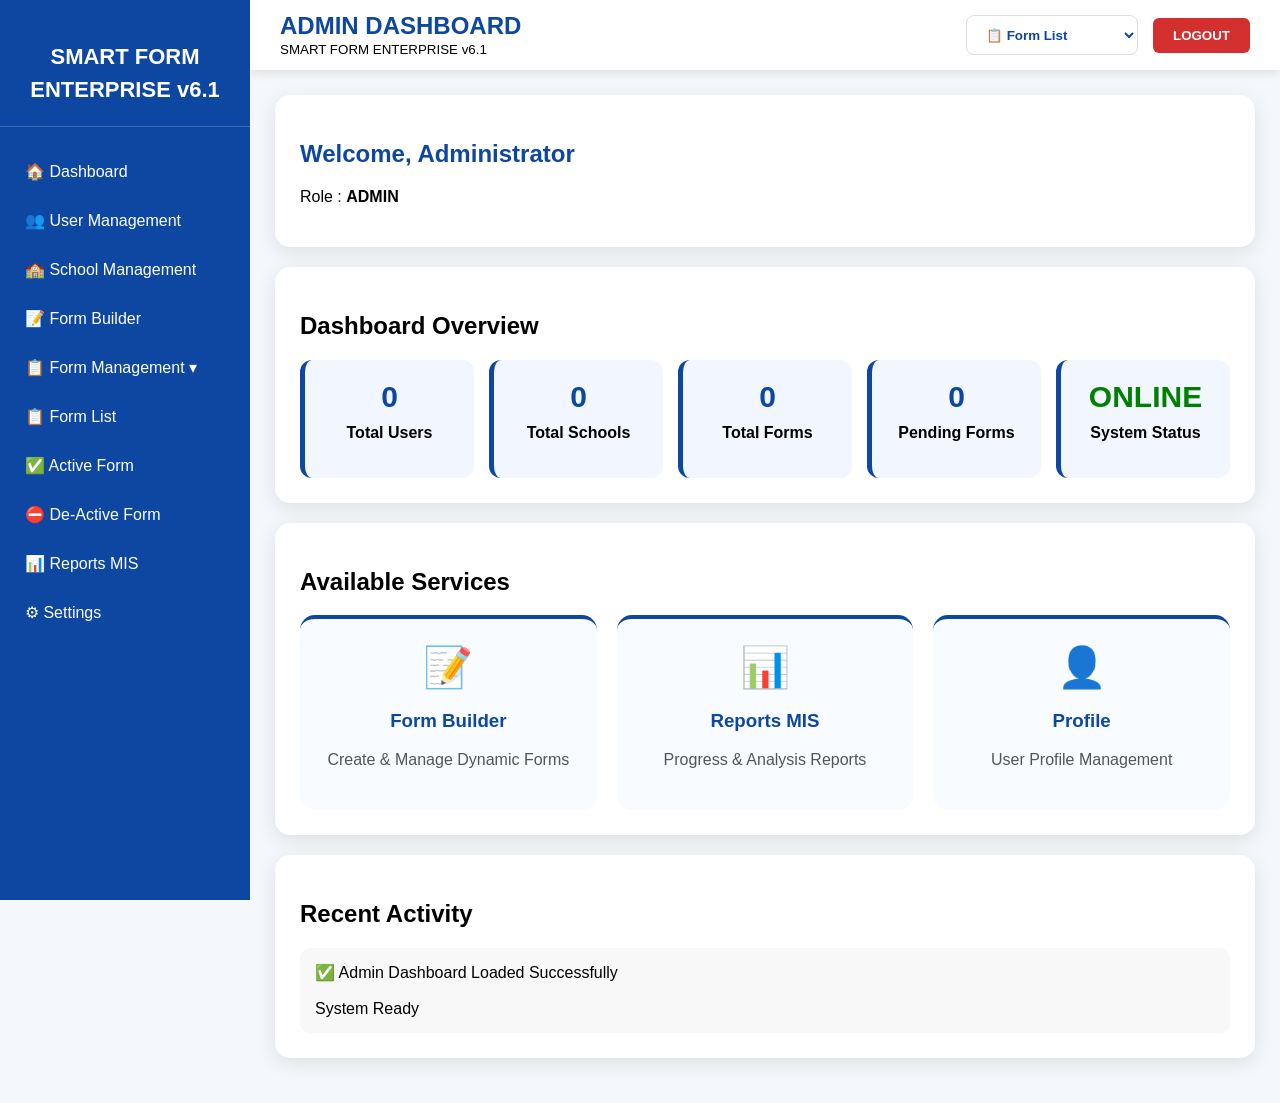
==== commit 3e745a2b: "Update dashboard.html" ====
--- a/admin/dashboard.html
+++ b/admin/dashboard.html
@@ -17,9 +17,7 @@
 
 
 *{
-
 box-sizing:border-box;
-
 }
 
 
@@ -29,7 +27,6 @@
 margin:0;
 
 font-family:
-
 "Segoe UI",
 Arial,
 sans-serif;
@@ -40,9 +37,6 @@
 
 
 
-
-
-
 /* =====================
  SIDEBAR
 ===================== */
@@ -66,11 +60,7 @@
 
 padding-top:20px;
 
-overflow-y:auto;
-
-}
-
-
+}
 
 
 
@@ -78,24 +68,21 @@
 
 padding:20px;
 
+text-align:center;
+
 font-size:22px;
 
 font-weight:bold;
 
-text-align:center;
-
 line-height:1.5;
 
 border-bottom:
-
 1px solid rgba(255,255,255,.2);
 
 }
 
 
 
-
-
 .menu{
 
 margin-top:20px;
@@ -104,12 +91,12 @@
 
 
 
-
 .menu a{
 
+
 display:block;
 
-padding:14px 25px;
+padding:15px 25px;
 
 color:white;
 
@@ -121,63 +108,11 @@
 
 
 
-
-
 .menu a:hover{
 
 background:#1565c0;
 
 }
-
-
-
-
-
-/* =====================
- FORM MANAGEMENT SUB MENU
-===================== */
-
-
-.submenu{
-
-display:none;
-
-background:#08357c;
-
-}
-
-
-
-
-
-.submenu a{
-
-padding-left:45px;
-
-font-size:14px;
-
-}
-
-
-
-
-
-.submenu a:hover{
-
-background:#1565c0;
-
-}
-
-
-
-
-
-.menu-group{
-
-cursor:pointer;
-
-}
-
 
 
 
@@ -201,7 +136,6 @@
 
 
 
-
 /* =====================
  HEADER
 ===================== */
@@ -243,7 +177,6 @@
 
 
 
-
 .header-right{
 
 display:flex;
@@ -258,10 +191,50 @@
 
 
 
-
-/* =====================
- LOGOUT BUTTON
-===================== */
+/* FORM DROPDOWN */
+
+
+.form-status-menu select{
+
+
+height:40px;
+
+padding:0 15px;
+
+border-radius:8px;
+
+border:1px solid #ddd;
+
+background:white;
+
+color:#0d47a1;
+
+font-weight:600;
+
+cursor:pointer;
+
+}
+
+
+
+
+
+.form-status-menu select:hover{
+
+
+box-shadow:
+
+0 3px 10px rgba(0,0,0,.15);
+
+
+}
+
+
+
+
+
+
+/* LOGOUT */
 
 
 .logout{
@@ -281,7 +254,6 @@
 font-weight:bold;
 
 }
-
 
 
 
@@ -322,6 +294,7 @@
 
 
 
+
 /* =====================
  MOBILE
 ===================== */
@@ -330,6 +303,7 @@
 @media(max-width:800px){
 
 
+
 .sidebar{
 
 width:70px;
@@ -337,6 +311,7 @@
 }
 
 
+
 .logo{
 
 font-size:12px;
@@ -344,6 +319,7 @@
 }
 
 
+
 .menu a{
 
 font-size:0;
@@ -354,16 +330,6 @@
 
 
 
-.submenu a{
-
-font-size:0;
-
-padding:15px;
-
-}
-
-
-
 .main{
 
 margin-left:70px;
@@ -374,10 +340,15 @@
 }
 
 
+
 </style>
 
+
 </head>
+
+
 <body>
+
 
 
 <!-- =====================
@@ -391,8 +362,10 @@
 <div class="logo">
 
 SMART FORM<br>
+
 ENTERPRISE v6.1
 
+
 </div>
 
 
@@ -410,8 +383,6 @@
 
 
 
-
-
 <a href="users.html">
 
 👥 User Management
@@ -420,8 +391,6 @@
 
 
 
-
-
 <a href="schools.html">
 
 🏫 School Management
@@ -430,22 +399,12 @@
 
 
 
-
-
 <a href="forms.html">
 
 📝 Form Builder
 
 </a>
-
-
-
-
-
-
-
-
-<!-- FORM MANAGEMENT -->
+<!-- FORM MANAGEMENT MENU -->
 
 
 <div class="menu-group">
@@ -460,8 +419,6 @@
 
 
 
-
-
 <div id="formSubMenu"
 class="submenu">
 
@@ -474,8 +431,6 @@
 
 
 
-
-
 <a href="forms.html?status=active">
 
 ✅ Active Form
@@ -484,8 +439,6 @@
 
 
 
-
-
 <a href="forms.html?status=deactive">
 
 ⛔ De-Active Form
@@ -497,15 +450,7 @@
 </div>
 
 
-
-</div>
-
-
-
-
-
-
-
+</div>
 
 
 <a href="reports.html">
@@ -516,10 +461,6 @@
 
 
 
-
-
-
-
 <a href="settings.html">
 
 ⚙ Settings
@@ -528,16 +469,11 @@
 
 
 
-
-
-
-</div>
-
-
-</div>
-
-
-
+</div>
+
+
+
+</div>
 
 
 
@@ -545,7 +481,7 @@
 
 
 <!-- =====================
- MAIN AREA
+ MAIN
 ===================== -->
 
 
@@ -555,7 +491,6 @@
 
 
 
-
 <!-- HEADER -->
 
 
@@ -563,29 +498,20 @@
 
 
 
-
-
 <div>
 
 
 <h1>
-
 ADMIN DASHBOARD
-
 </h1>
 
 
-
 <small>
-
 SMART FORM ENTERPRISE v6.1
-
 </small>
 
 
-
-</div>
-
+</div>
 
 
 
@@ -596,29 +522,62 @@
 
 
 
+<div class="form-status-menu">
+
+
+<select
+id="formStatus"
+onchange="openFormStatus(this.value)">
+
+
+
+<option value="">
+
+📋 Form List
+
+</option>
+
+
+
+
+<option value="active">
+
+✅ Active Form
+
+</option>
+
+
+
+
+<option value="deactive">
+
+⛔ De-Active Form
+
+</option>
+
+
+
+</select>
+
+
+</div>
+
+
+
 
 
 
 <button
-
 class="logout"
-
 onclick="logout()">
 
-
 LOGOUT
 
-
 </button>
 
 
 
-
-
-
-</div>
-
-
+</div>
 
 
 
@@ -632,9 +591,7 @@
 
 
 
-
-
-<!-- WELCOME CARD -->
+<!-- WELCOME -->
 
 
 <div class="card">
@@ -642,7 +599,6 @@
 
 <h2 style="color:#0d47a1;">
 
-
 Welcome,
 
 <span id="adminName">
@@ -651,7 +607,6 @@
 
 </span>
 
-
 </h2>
 
 
@@ -668,9 +623,7 @@
 </p>
 
 
-
-</div>
-
+</div>
 
 
 
@@ -679,7 +632,7 @@
 
 
 <!-- =====================
- DASHBOARD OVERVIEW
+ OVERVIEW
 ===================== -->
 
 
@@ -687,33 +640,24 @@
 
 
 <h2>
-
 Dashboard Overview
-
 </h2>
 
 
 
-
-
 <div class="stats">
 
 
 
 <div class="stat-card">
 
-
 <h2 id="totalUsers">
-
 0
-
 </h2>
 
 
 <p>
-
 Total Users
-
 </p>
 
 
@@ -723,22 +667,15 @@
 
 
 
-
-
 <div class="stat-card">
 
-
 <h2 id="totalSchools">
-
 0
-
 </h2>
 
 
 <p>
-
 Total Schools
-
 </p>
 
 
@@ -748,22 +685,15 @@
 
 
 
-
-
 <div class="stat-card">
 
-
 <h2 id="totalForms">
-
 0
-
 </h2>
 
 
 <p>
-
 Total Forms
-
 </p>
 
 
@@ -773,22 +703,15 @@
 
 
 
-
-
 <div class="stat-card">
 
-
 <h2 id="pendingForms">
-
 0
-
 </h2>
 
 
 <p>
-
 Pending Forms
-
 </p>
 
 
@@ -798,22 +721,15 @@
 
 
 
-
-
 <div class="stat-card">
 
-
 <h2 style="color:green;">
-
 ONLINE
-
 </h2>
 
 
 <p>
-
 System Status
-
 </p>
 
 
@@ -822,14 +738,10 @@
 
 
 
-
-</div>
-
-
-
-</div>
-
-
+</div>
+
+
+</div>
 
 
 
@@ -854,7 +766,6 @@
 
 
 
-
 <div class="services-grid">
 
 
@@ -862,7 +773,6 @@
 
 
 <div class="service-card"
-
 onclick="openFormBuilder()">
 
 
@@ -874,7 +784,6 @@
 </div>
 
 
-
 <h3>
 
 Form Builder
@@ -882,7 +791,6 @@
 </h3>
 
 
-
 <p>
 
 Create & Manage Dynamic Forms
@@ -890,10 +798,7 @@
 </p>
 
 
-
-</div>
-
-
+</div>
 
 
 
@@ -902,7 +807,6 @@
 
 
 <div class="service-card"
-
 onclick="openReports()">
 
 
@@ -914,7 +818,6 @@
 </div>
 
 
-
 <h3>
 
 Reports MIS
@@ -922,7 +825,6 @@
 </h3>
 
 
-
 <p>
 
 Progress & Analysis Reports
@@ -930,10 +832,7 @@
 </p>
 
 
-
-</div>
-
-
+</div>
 
 
 
@@ -942,7 +841,6 @@
 
 
 <div class="service-card"
-
 onclick="openProfile()">
 
 
@@ -954,7 +852,6 @@
 </div>
 
 
-
 <h3>
 
 Profile
@@ -962,7 +859,6 @@
 </h3>
 
 
-
 <p>
 
 User Profile Management
@@ -970,20 +866,16 @@
 </p>
 
 
-
-</div>
-
-
-
-
-
-</div>
-
-
-
-</div>
-
-
+</div>
+
+
+
+
+
+</div>
+
+
+</div>
 
 
 
@@ -1007,7 +899,6 @@
 
 
 
-
 <div class="activity">
 
 
@@ -1021,12 +912,6 @@
 
 
 </div>
-
-
-
-</div>
-
-
 
 
 
@@ -1083,9 +968,9 @@
 
 .stat-card p{
 
+font-weight:bold;
+
 margin-top:10px;
-
-font-weight:bold;
 
 }
 
@@ -1176,10 +1061,6 @@
 
 
 
-
-/* ACTIVITY */
-
-
 .activity{
 
 
@@ -1190,7 +1071,6 @@
 border-radius:10px;
 
 }
-
 
 
 
@@ -1219,6 +1099,8 @@
 }
 
 
+
+
 </style>
 
 
@@ -1226,18 +1108,16 @@
 
 
 
-
 <script>
 
 
 /* =====================
- USER SESSION LOAD
+ LOAD USER
 ===================== */
 
 
 document.addEventListener(
 "DOMContentLoaded",
-
 function(){
 
 
@@ -1257,14 +1137,12 @@
 if(user){
 
 
-
 try{
 
 
 let data =
 
 JSON.parse(user);
-
 
 
 
@@ -1288,17 +1166,19 @@
 
 }
 
-catch(error){
-
-
-console.log(error);
-
-
-}
-
-
-
-}
+catch(e){
+
+
+
+console.log(e);
+
+
+}
+
+
+
+}
+
 
 
 });
@@ -1312,35 +1192,41 @@
 
 
 /* =====================
- FORM MENU TOGGLE
+ FORM STATUS
 ===================== */
 
 
-function toggleFormMenu(){
-
-
-
-let menu =
-
-document.getElementById(
-"formSubMenu"
-);
-
-
-
-
-if(menu.style.display==="block"){
-
-
-menu.style.display="none";
-
-
-}
+function openFormStatus(status){
+
+
+
+if(status==="active"){
+
+
+window.location.href =
+"forms.html?status=active";
+
+
+}
+
+
+
+else if(status==="deactive"){
+
+
+window.location.href =
+"forms.html?status=deactive";
+
+
+}
+
+
 
 else{
 
 
-menu.style.display="block";
+window.location.href =
+"forms.html";
 
 
 }
@@ -1358,7 +1244,7 @@
 
 
 /* =====================
- SERVICE LINKS
+ SERVICES
 ===================== */
 
 
@@ -1366,7 +1252,6 @@
 
 
 window.location.href=
-
 "forms.html";
 
 
@@ -1375,12 +1260,10 @@
 
 
 
-
 function openReports(){
 
 
 window.location.href=
-
 "reports.html";
 
 
@@ -1389,69 +1272,14 @@
 
 
 
-
 function openProfile(){
 
 
 window.location.href=
-
 "profile.html";
 
 
 }
-
-
-
-
-
-
-
-
-
-/* =====================
- FORM STATUS MENU
-===================== */
-
-
-function openFormStatus(status){
-
-
-if(status==="active"){
-
-
-window.location.href=
-
-"forms.html?status=active";
-
-
-}
-
-
-else if(status==="deactive"){
-
-
-window.location.href=
-
-"forms.html?status=deactive";
-
-
-}
-
-
-else{
-
-
-window.location.href=
-
-"forms.html";
-
-
-}
-
-
-}
-
-
 
 
 
@@ -1475,10 +1303,10 @@
 
 
 window.location.href=
-
 "../index.html";
 
 
+
 }
 
 
@@ -1490,3 +1318,8 @@
 </body>
 
 </html>
+
+
+
+
+</div>
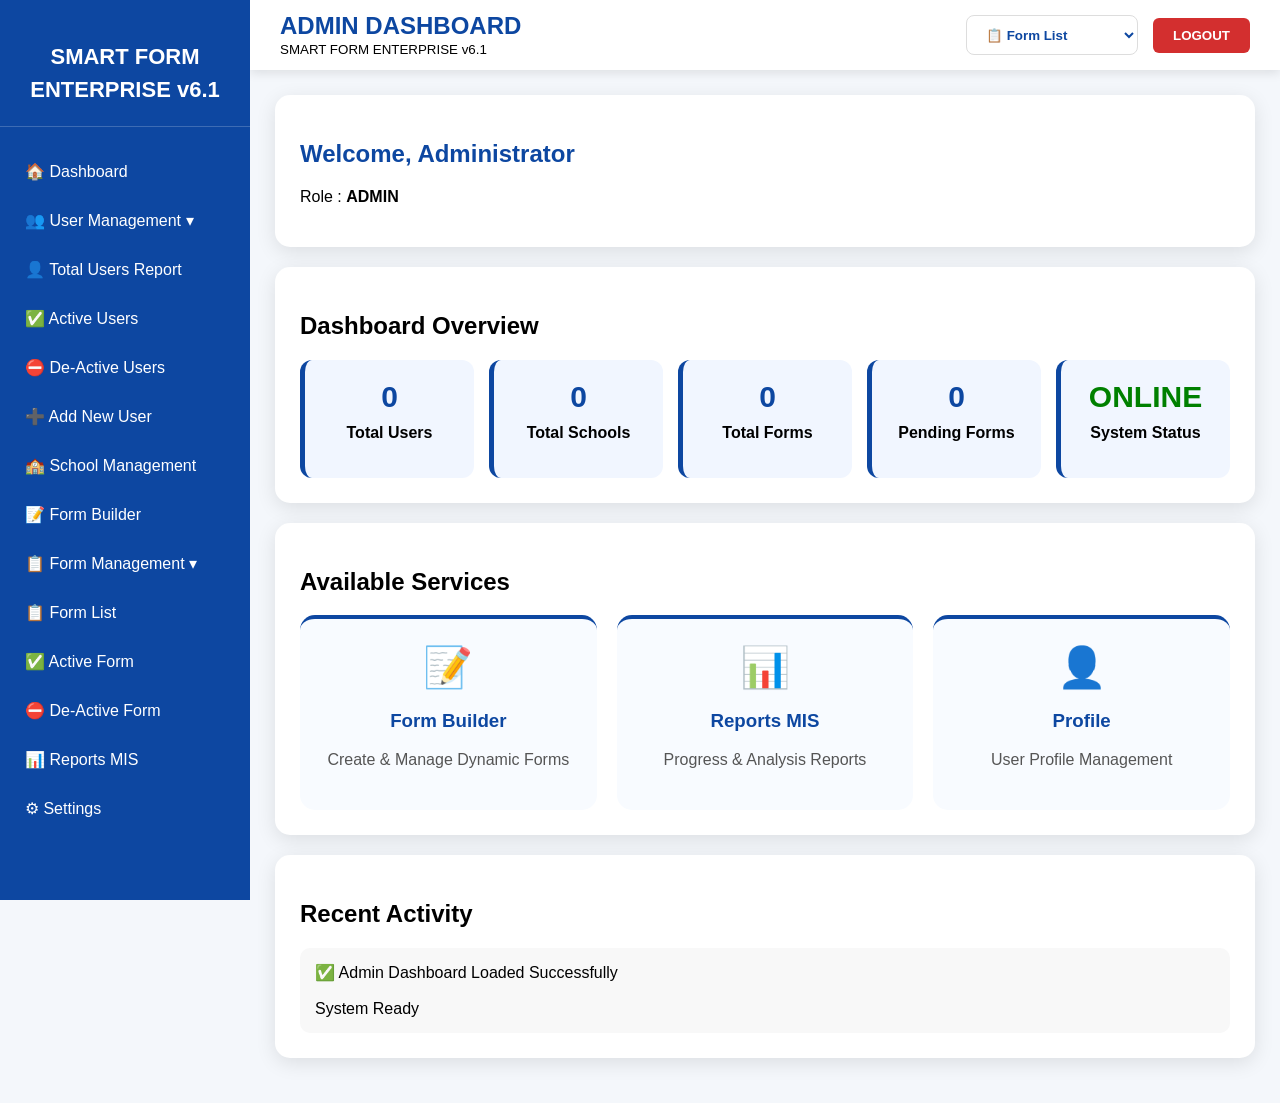
==== commit 7d9f065a: "Update dashboard.html" ====
--- a/admin/dashboard.html
+++ b/admin/dashboard.html
@@ -383,11 +383,67 @@
 
 
 
+<!-- USER MANAGEMENT MENU -->
+
+
+<div class="menu-group">
+
+
+<a href="javascript:void(0)"
+onclick="toggleUserMenu()">
+
+👥 User Management ▾
+
+</a>
+
+
+
+
+
+<div id="userSubMenu"
+class="submenu">
+
+
 <a href="users.html">
 
-👥 User Management
+👤 Total Users Report
 
 </a>
+
+
+
+
+<a href="users.html?status=active">
+
+✅ Active Users
+
+</a>
+
+
+
+
+<a href="users.html?status=deactive">
+
+⛔ De-Active Users
+
+</a>
+
+
+
+
+<a href="users.html?action=add">
+
+➕ Add New User
+
+</a>
+
+
+
+</div>
+
+
+
+</div>
 
 
 
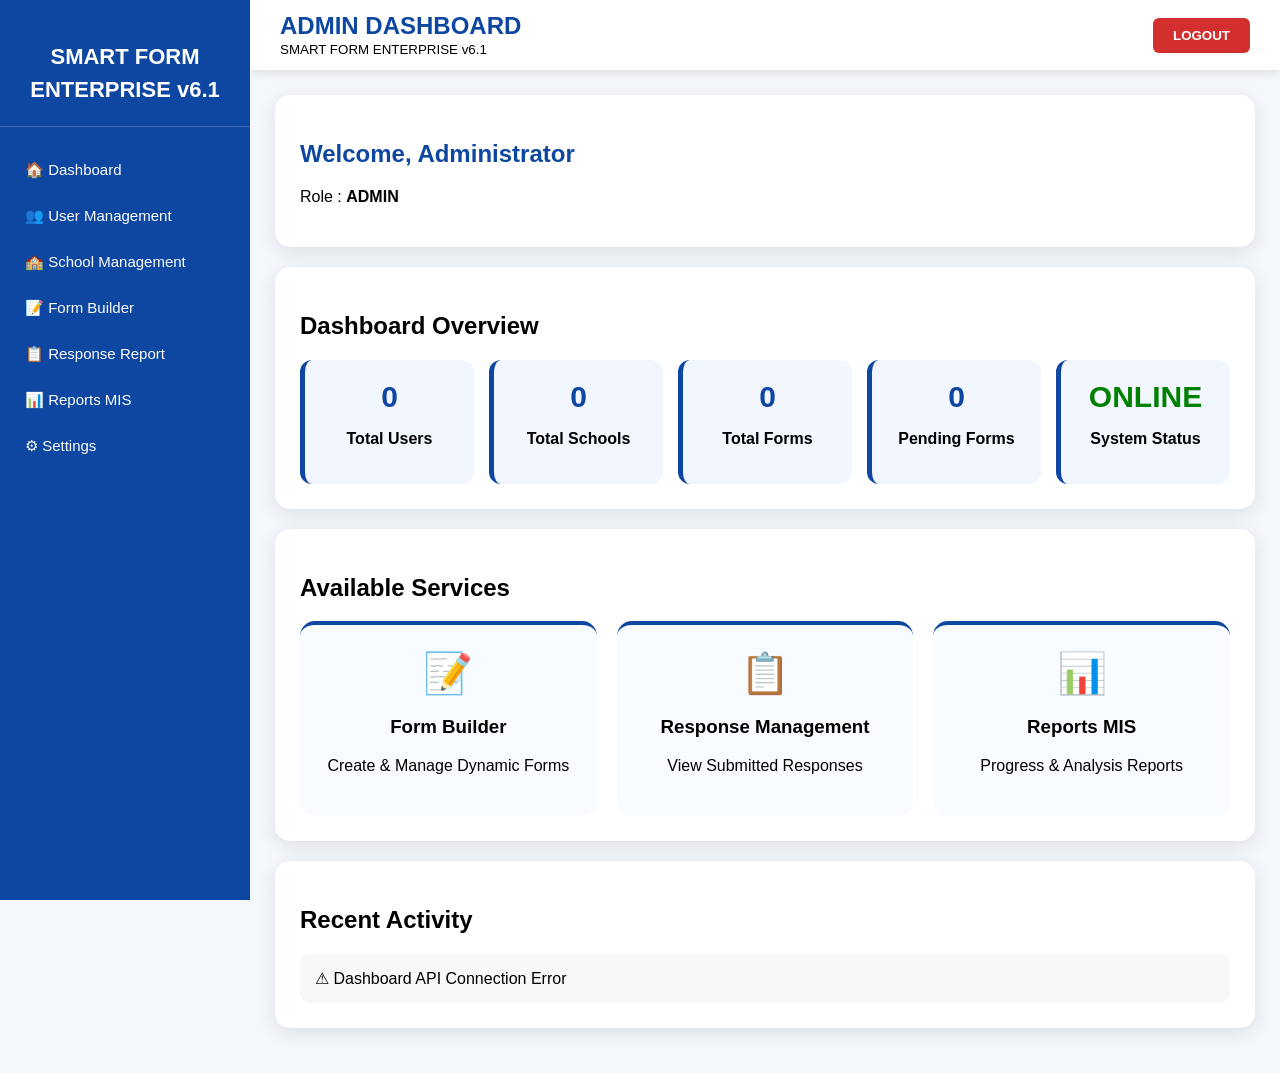
==== commit 818ea6e4: "Update dashboard.html" ====
--- a/admin/dashboard.html
+++ b/admin/dashboard.html
@@ -1,4 +1,5 @@
 <!DOCTYPE html>
+
 <html lang="en">
 
 <head>
@@ -11,6 +12,7 @@
 <title>
 SMART FORM ENTERPRISE v6.1 - Admin Dashboard
 </title>
+
 
 
 <style>
@@ -93,16 +95,15 @@
 
 .menu a{
 
-
 display:block;
 
-padding:15px 25px;
+padding:14px 25px;
 
 color:white;
 
 text-decoration:none;
 
-font-size:16px;
+font-size:15px;
 
 }
 
@@ -116,12 +117,8 @@
 
 
 
-
-
-
-
 /* =====================
- MAIN AREA
+ MAIN
 ===================== */
 
 
@@ -132,7 +129,6 @@
 min-height:100vh;
 
 }
-
 
 
 
@@ -163,7 +159,6 @@
 
 
 
-
 .header h1{
 
 margin:0;
@@ -176,7 +171,6 @@
 
 
 
-
 .header-right{
 
 display:flex;
@@ -190,117 +184,205 @@
 
 
 
-
-/* FORM DROPDOWN */
-
-
-.form-status-menu select{
-
-
-height:40px;
-
-padding:0 15px;
-
-border-radius:8px;
-
-border:1px solid #ddd;
+.logout{
+
+background:#d32f2f;
+
+color:white;
+
+border:none;
+
+padding:10px 20px;
+
+border-radius:6px;
+
+cursor:pointer;
+
+font-weight:bold;
+
+}
+
+
+
+
+
+.container{
+
+padding:25px;
+
+}
+
+
+
+
+
+.card{
 
 background:white;
 
+padding:25px;
+
+border-radius:15px;
+
+box-shadow:
+
+0 5px 20px rgba(0,0,0,.1);
+
+margin-bottom:20px;
+
+}
+
+
+
+
+
+/* =====================
+ STAT CARDS
+===================== */
+
+
+.stats{
+
+display:grid;
+
+grid-template-columns:
+
+repeat(5,1fr);
+
+gap:15px;
+
+}
+
+
+
+.stat-card{
+
+background:#f1f6ff;
+
+padding:20px;
+
+border-radius:12px;
+
+text-align:center;
+
+border-left:5px solid #0d47a1;
+
+}
+
+
+
+.stat-card h2{
+
+margin:0;
+
+font-size:30px;
+
 color:#0d47a1;
 
-font-weight:600;
+}
+
+
+
+.stat-card p{
+
+font-weight:bold;
+
+}
+
+
+
+
+
+/* SERVICES */
+
+
+.services-grid{
+
+display:grid;
+
+grid-template-columns:
+
+repeat(3,1fr);
+
+gap:20px;
+
+}
+
+
+
+.service-card{
+
+background:#f8fbff;
+
+padding:25px;
+
+border-radius:15px;
+
+text-align:center;
 
 cursor:pointer;
 
-}
-
-
-
-
-
-.form-status-menu select:hover{
-
+border-top:4px solid #0d47a1;
+
+}
+
+
+
+.service-card:hover{
 
 box-shadow:
 
-0 3px 10px rgba(0,0,0,.15);
-
-
-}
-
-
-
-
-
-
-/* LOGOUT */
-
-
-.logout{
-
-background:#d32f2f;
-
-color:white;
-
-border:none;
-
-padding:10px 20px;
-
-border-radius:6px;
-
-cursor:pointer;
-
-font-weight:bold;
-
-}
-
-
-
-
-
-
-/* =====================
- CONTAINER
-===================== */
-
-
-.container{
-
-padding:25px;
-
-}
-
-
-
-
-.card{
-
-background:white;
-
-padding:25px;
-
-border-radius:15px;
-
-box-shadow:
-
-0 5px 20px rgba(0,0,0,.1);
-
-margin-bottom:20px;
-
-}
-
-
-
-
-
-
-/* =====================
- MOBILE
-===================== */
-
-
-@media(max-width:800px){
+0 8px 20px rgba(0,0,0,.15);
+
+}
+
+
+
+.service-icon{
+
+font-size:40px;
+
+}
+
+
+
+
+
+.activity{
+
+background:#f8f8f8;
+
+padding:15px;
+
+border-radius:10px;
+
+}
+
+
+
+
+
+
+@media(max-width:1000px){
+
+
+.stats{
+
+grid-template-columns:
+
+repeat(2,1fr);
+
+}
+
+
+
+.services-grid{
+
+grid-template-columns:
+
+1fr;
+
+}
 
 
 
@@ -312,6 +394,14 @@
 
 
 
+.main{
+
+margin-left:70px;
+
+}
+
+
+
 .logo{
 
 font-size:12px;
@@ -319,24 +409,6 @@
 }
 
 
-
-.menu a{
-
-font-size:0;
-
-padding:15px;
-
-}
-
-
-
-.main{
-
-margin-left:70px;
-
-}
-
-
 }
 
 
@@ -350,212 +422,98 @@
 <body>
 
 
-
+<!-- SIDEBAR -->
+
+<div class="sidebar">
+
+
+<div class="logo">
+
+SMART FORM<br>
+
+ENTERPRISE v6.1
+
+
+</div>
+
+
+
+<div class="menu">
+
+
+<a href="dashboard.html">
+
+🏠 Dashboard
+
+</a>
+
+
+<a href="users.html">
+
+👥 User Management
+
+</a>
+
+
+
+<a href="schools.html">
+
+🏫 School Management
+
+</a>
+
+
+
+<a href="forms.html">
+
+📝 Form Builder
+
+</a>
+
+
+
+<a href="responses.html">
+
+📋 Response Report
+
+</a>
+
+
+
+<a href="reports.html">
+
+📊 Reports MIS
+
+</a>
+
+
+
+<a href="settings.html">
+
+⚙ Settings
+
+</a>
+
+
+
+</div>
+
+
+</div>
 <!-- =====================
- SIDEBAR
+ MAIN AREA
 ===================== -->
 
-
-<div class="sidebar">
-
-
-<div class="logo">
-
-SMART FORM<br>
-
-ENTERPRISE v6.1
-
-
-</div>
-
-
-
-
-<div class="menu">
-
-
-
-<a href="dashboard.html">
-
-🏠 Dashboard
-
-</a>
-
-
-
-<!-- USER MANAGEMENT MENU -->
-
-
-<div class="menu-group">
-
-
-<a href="javascript:void(0)"
-onclick="toggleUserMenu()">
-
-👥 User Management ▾
-
-</a>
-
-
-
-
-
-<div id="userSubMenu"
-class="submenu">
-
-
-<a href="users.html">
-
-👤 Total Users Report
-
-</a>
-
-
-
-
-<a href="users.html?status=active">
-
-✅ Active Users
-
-</a>
-
-
-
-
-<a href="users.html?status=deactive">
-
-⛔ De-Active Users
-
-</a>
-
-
-
-
-<a href="users.html?action=add">
-
-➕ Add New User
-
-</a>
-
-
-
-</div>
-
-
-
-</div>
-
-
-
-<a href="schools.html">
-
-🏫 School Management
-
-</a>
-
-
-
-<a href="forms.html">
-
-📝 Form Builder
-
-</a>
-<!-- FORM MANAGEMENT MENU -->
-
-
-<div class="menu-group">
-
-
-<a href="javascript:void(0)"
-onclick="toggleFormMenu()">
-
-📋 Form Management ▾
-
-</a>
-
-
-
-<div id="formSubMenu"
-class="submenu">
-
-
-<a href="forms.html">
-
-📋 Form List
-
-</a>
-
-
-
-<a href="forms.html?status=active">
-
-✅ Active Form
-
-</a>
-
-
-
-<a href="forms.html?status=deactive">
-
-⛔ De-Active Form
-
-</a>
-
-
-
-</div>
-
-
-</div>
-
-
-<a href="reports.html">
-
-📊 Reports MIS
-
-</a>
-
-
-
-<a href="settings.html">
-
-⚙ Settings
-
-</a>
-
-
-
-</div>
-
-
-
-</div>
-
-
-
-
-
-
-<!-- =====================
- MAIN
-===================== -->
-
-
 <div class="main">
 
 
 
-
-
 <!-- HEADER -->
 
-
 <div class="header">
 
 
-
 <div>
-
 
 <h1>
 ADMIN DASHBOARD
@@ -573,54 +531,7 @@
 
 
 
-
 <div class="header-right">
-
-
-
-<div class="form-status-menu">
-
-
-<select
-id="formStatus"
-onchange="openFormStatus(this.value)">
-
-
-
-<option value="">
-
-📋 Form List
-
-</option>
-
-
-
-
-<option value="active">
-
-✅ Active Form
-
-</option>
-
-
-
-
-<option value="deactive">
-
-⛔ De-Active Form
-
-</option>
-
-
-
-</select>
-
-
-</div>
-
-
-
-
 
 
 <button
@@ -632,22 +543,24 @@
 </button>
 
 
-
-</div>
-
-
-
-</div>
-<!-- =====================
- DASHBOARD CONTENT
-===================== -->
+</div>
+
+
+</div>
+
+
+
+
+
 
 
 <div class="container">
 
 
 
-<!-- WELCOME -->
+
+
+<!-- WELCOME CARD -->
 
 
 <div class="card">
@@ -663,6 +576,7 @@
 
 </span>
 
+
 </h2>
 
 
@@ -687,33 +601,43 @@
 
 
 
-<!-- =====================
- OVERVIEW
-===================== -->
+
+<!-- DASHBOARD OVERVIEW -->
 
 
 <div class="card">
 
 
 <h2>
+
 Dashboard Overview
+
 </h2>
 
 
 
+
+
 <div class="stats">
 
 
 
+
+
 <div class="stat-card">
 
+
 <h2 id="totalUsers">
+
 0
+
 </h2>
 
 
 <p>
+
 Total Users
+
 </p>
 
 
@@ -723,15 +647,22 @@
 
 
 
+
+
 <div class="stat-card">
 
+
 <h2 id="totalSchools">
+
 0
+
 </h2>
 
 
 <p>
+
 Total Schools
+
 </p>
 
 
@@ -741,15 +672,23 @@
 
 
 
+
+
+
 <div class="stat-card">
 
+
 <h2 id="totalForms">
+
 0
+
 </h2>
 
 
 <p>
+
 Total Forms
+
 </p>
 
 
@@ -759,15 +698,23 @@
 
 
 
+
+
+
 <div class="stat-card">
 
+
 <h2 id="pendingForms">
+
 0
+
 </h2>
 
 
 <p>
+
 Pending Forms
+
 </p>
 
 
@@ -777,15 +724,23 @@
 
 
 
+
+
+
 <div class="stat-card">
 
+
 <h2 style="color:green;">
+
 ONLINE
+
 </h2>
 
 
 <p>
+
 System Status
+
 </p>
 
 
@@ -794,20 +749,22 @@
 
 
 
-</div>
-
-
-</div>
-
-
-
-
-
-
-
-<!-- =====================
- AVAILABLE SERVICES
-===================== -->
+
+
+</div>
+
+
+</div>
+
+
+
+
+
+
+
+
+
+<!-- SERVICES -->
 
 
 <div class="card">
@@ -818,6 +775,7 @@
 Available Services
 
 </h2>
+
 
 
 
@@ -840,6 +798,7 @@
 </div>
 
 
+
 <h3>
 
 Form Builder
@@ -855,6 +814,45 @@
 
 
 </div>
+
+
+
+
+
+
+
+
+
+<div class="service-card"
+onclick="openResponses()">
+
+
+
+<div class="service-icon">
+
+📋
+
+</div>
+
+
+
+<h3>
+
+Response Management
+
+</h3>
+
+
+<p>
+
+View Submitted Responses
+
+</p>
+
+
+</div>
+
+
 
 
 
@@ -874,6 +872,7 @@
 </div>
 
 
+
 <h3>
 
 Reports MIS
@@ -894,54 +893,20 @@
 
 
 
-
-
-<div class="service-card"
-onclick="openProfile()">
-
-
-
-<div class="service-icon">
-
-👤
-
-</div>
-
-
-<h3>
-
-Profile
-
-</h3>
-
-
-<p>
-
-User Profile Management
-
-</p>
-
-
-</div>
-
-
-
-
-
-</div>
-
-
-</div>
-
-
-
-
-
-
-
-<!-- =====================
- RECENT ACTIVITY
-===================== -->
+</div>
+
+
+</div>
+
+
+
+
+
+
+
+
+
+<!-- RECENT ACTIVITY -->
 
 
 <div class="card">
@@ -955,15 +920,15 @@
 
 
 
-<div class="activity">
-
-
-✅ Admin Dashboard Loaded Successfully
-
+
+<div class="activity"
+id="activityBox">
+
+
+✅ Dashboard Loaded
 
 <br><br>
 
-
 System Ready
 
 
@@ -972,63 +937,287 @@
 
 
 </div>
-<style>
+
+
+
+
+
+
+
+</div>
+
+</div>
+<script>
 
 
 /* =====================
- STATISTICS
+ API CONFIGURATION
 ===================== */
 
 
-.stats{
-
-display:grid;
-
-grid-template-columns:
-repeat(5,1fr);
-
-gap:15px;
-
-}
-
-
-
-.stat-card{
-
-
-background:#f1f6ff;
-
-padding:20px;
-
-border-radius:12px;
-
-text-align:center;
-
-border-left:5px solid #0d47a1;
-
-}
-
-
-
-.stat-card h2{
-
-margin:0;
-
-font-size:30px;
-
-color:#0d47a1;
-
-}
-
-
-
-.stat-card p{
-
-font-weight:bold;
-
-margin-top:10px;
-
-}
+const API_URL =
+
+"https://script.google.com/macros/s/AKfycbwKTmGemqiI-Lyd-YQCIVaxkCLZfYUyENpSuKL_B7z7ZMLAmv_xtL7LbciUVI2YI9JIfw/exec";
+
+
+
+
+
+/* =====================
+ LOAD DASHBOARD DATA
+===================== */
+
+
+async function loadDashboard(){
+
+
+try{
+
+
+let response = await fetch(
+
+API_URL,
+
+{
+
+
+method:"POST",
+
+
+headers:{
+
+
+"Content-Type":
+
+"text/plain;charset=utf-8"
+
+
+},
+
+
+body:JSON.stringify({
+
+
+action:"dashboard"
+
+
+})
+
+
+}
+
+);
+
+
+
+
+
+let result = await response.json();
+
+
+
+
+
+console.log(
+"Dashboard API",
+result
+);
+
+
+
+
+
+
+if(result.success){
+
+
+
+let data = result.data;
+
+
+
+
+
+document.getElementById(
+"totalUsers"
+).innerHTML =
+
+data.totalUsers || 0;
+
+
+
+
+
+document.getElementById(
+"totalSchools"
+).innerHTML =
+
+data.totalSchools || 0;
+
+
+
+
+
+document.getElementById(
+"totalForms"
+).innerHTML =
+
+data.totalForms || 0;
+
+
+
+
+
+document.getElementById(
+"pendingForms"
+).innerHTML =
+
+data.pendingForms || 0;
+
+
+
+
+
+
+document.getElementById(
+"activityBox"
+).innerHTML =
+
+
+`
+
+✅ Dashboard Updated Successfully
+
+<br><br>
+
+👥 Users : ${data.totalUsers}
+
+<br>
+
+🏫 Schools : ${data.totalSchools}
+
+<br>
+
+📝 Forms : ${data.totalForms}
+
+<br>
+
+📋 Responses : ${data.totalResponses || 0}
+
+`;
+
+
+
+
+}
+
+
+
+}
+
+catch(error){
+
+
+console.log(
+"Dashboard Error",
+error
+);
+
+
+
+document.getElementById(
+"activityBox"
+).innerHTML =
+
+
+"⚠ Dashboard API Connection Error";
+
+
+
+}
+
+
+}
+
+
+
+
+
+
+
+
+
+
+/* =====================
+ LOAD ADMIN USER
+===================== */
+
+
+function loadUser(){
+
+
+let user =
+
+localStorage.getItem("USER")
+
+||
+
+sessionStorage.getItem("USER");
+
+
+
+
+
+if(user){
+
+
+try{
+
+
+let data =
+
+JSON.parse(user);
+
+
+
+
+document.getElementById(
+"adminName"
+).innerHTML =
+
+
+data.name
+
+||
+
+data.username
+
+||
+
+"Administrator";
+
+
+
+}
+
+catch(e){
+
+
+
+console.log(e);
+
+
+}
+
+
+
+}
+
+
+}
+
+
+
 
 
 
@@ -1040,286 +1229,37 @@
 ===================== */
 
 
-.services-grid{
-
-
-display:grid;
-
-grid-template-columns:
-repeat(3,1fr);
-
-gap:20px;
-
-
-}
-
-
-
-.service-card{
-
-
-background:#f8fbff;
-
-padding:25px;
-
-border-radius:15px;
-
-text-align:center;
-
-cursor:pointer;
-
-border-top:4px solid #0d47a1;
-
-transition:.3s;
-
-
-}
-
-
-
-.service-card:hover{
-
-
-transform:translateY(-5px);
-
-
-box-shadow:
-
-0 8px 20px rgba(0,0,0,.15);
-
-
-}
-
-
-
-.service-icon{
-
-font-size:40px;
-
-}
-
-
-
-.service-card h3{
-
-color:#0d47a1;
-
-}
-
-
-
-.service-card p{
-
-color:#555;
-
-}
-
-
-
-
-.activity{
-
-
-background:#f8f8f8;
-
-padding:15px;
-
-border-radius:10px;
-
-}
-
-
-
-
-
-@media(max-width:1000px){
-
-
-.stats{
-
-grid-template-columns:
-repeat(2,1fr);
-
-}
-
-
-
-.services-grid{
-
-grid-template-columns:
-1fr;
-
-}
-
-
-}
-
-
-
-
-</style>
-
-
-
-
-
-
-<script>
-
-
-/* =====================
- LOAD USER
-===================== */
-
-
-document.addEventListener(
-"DOMContentLoaded",
-function(){
-
-
-
-let user =
-
-localStorage.getItem("USER")
-
-||
-
-sessionStorage.getItem("USER");
-
-
-
-
-
-if(user){
-
-
-try{
-
-
-let data =
-
-JSON.parse(user);
-
-
-
-
-document.getElementById(
-"adminName"
-).innerHTML =
-
-
-data.name
-
-||
-
-data.username
-
-||
-
-"Administrator";
-
-
-
-}
-
-catch(e){
-
-
-
-console.log(e);
-
-
-}
-
-
-
-}
-
-
-
-});
-
-
-
-
-
-
-
-
-
-/* =====================
- FORM STATUS
-===================== */
-
-
-function openFormStatus(status){
-
-
-
-if(status==="active"){
+function openFormBuilder(){
 
 
 window.location.href =
-"forms.html?status=active";
-
-
-}
-
-
-
-else if(status==="deactive"){
+
+"forms.html";
+
+
+}
+
+
+
+
+function openResponses(){
 
 
 window.location.href =
-"forms.html?status=deactive";
-
-
-}
-
-
-
-else{
+
+"responses.html";
+
+
+}
+
+
+
+
+function openReports(){
 
 
 window.location.href =
-"forms.html";
-
-
-}
-
-
-
-}
-
-
-
-
-
-
-
-
-
-/* =====================
- SERVICES
-===================== */
-
-
-function openFormBuilder(){
-
-
-window.location.href=
-"forms.html";
-
-
-}
-
-
-
-
-function openReports(){
-
-
-window.location.href=
+
 "reports.html";
 
 
@@ -1327,15 +1267,6 @@
 
 
 
-
-function openProfile(){
-
-
-window.location.href=
-"profile.html";
-
-
-}
 
 
 
@@ -1351,14 +1282,17 @@
 function logout(){
 
 
+
+localStorage.clear();
+
+
 sessionStorage.clear();
 
 
-localStorage.clear();
-
-
-
-window.location.href=
+
+
+window.location.href =
+
 "../index.html";
 
 
@@ -1367,6 +1301,33 @@
 
 
 
+
+
+
+
+/* =====================
+ PAGE LOAD
+===================== */
+
+
+document.addEventListener(
+
+"DOMContentLoaded",
+
+function(){
+
+
+
+loadDashboard();
+
+
+loadUser();
+
+
+
+});
+
+
 </script>
 
 
@@ -1374,8 +1335,3 @@
 </body>
 
 </html>
-
-
-
-
-</div>
